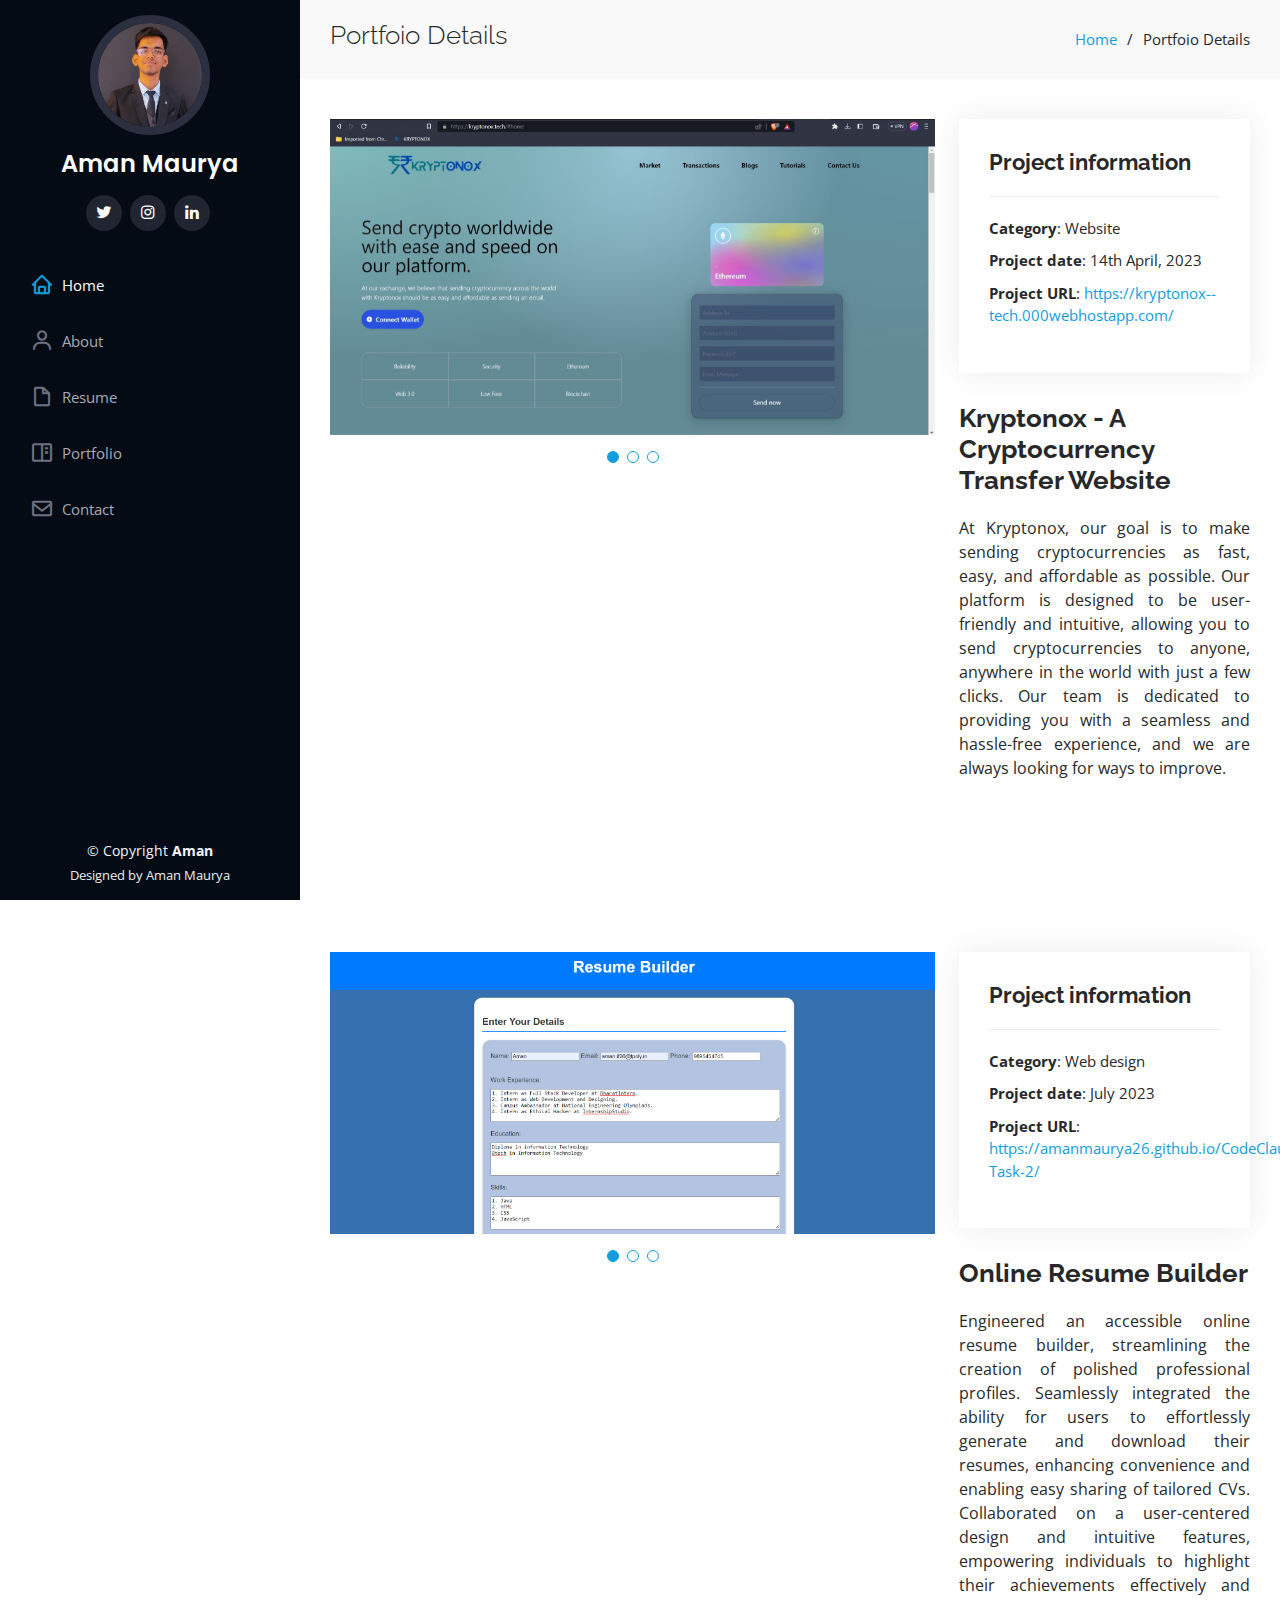
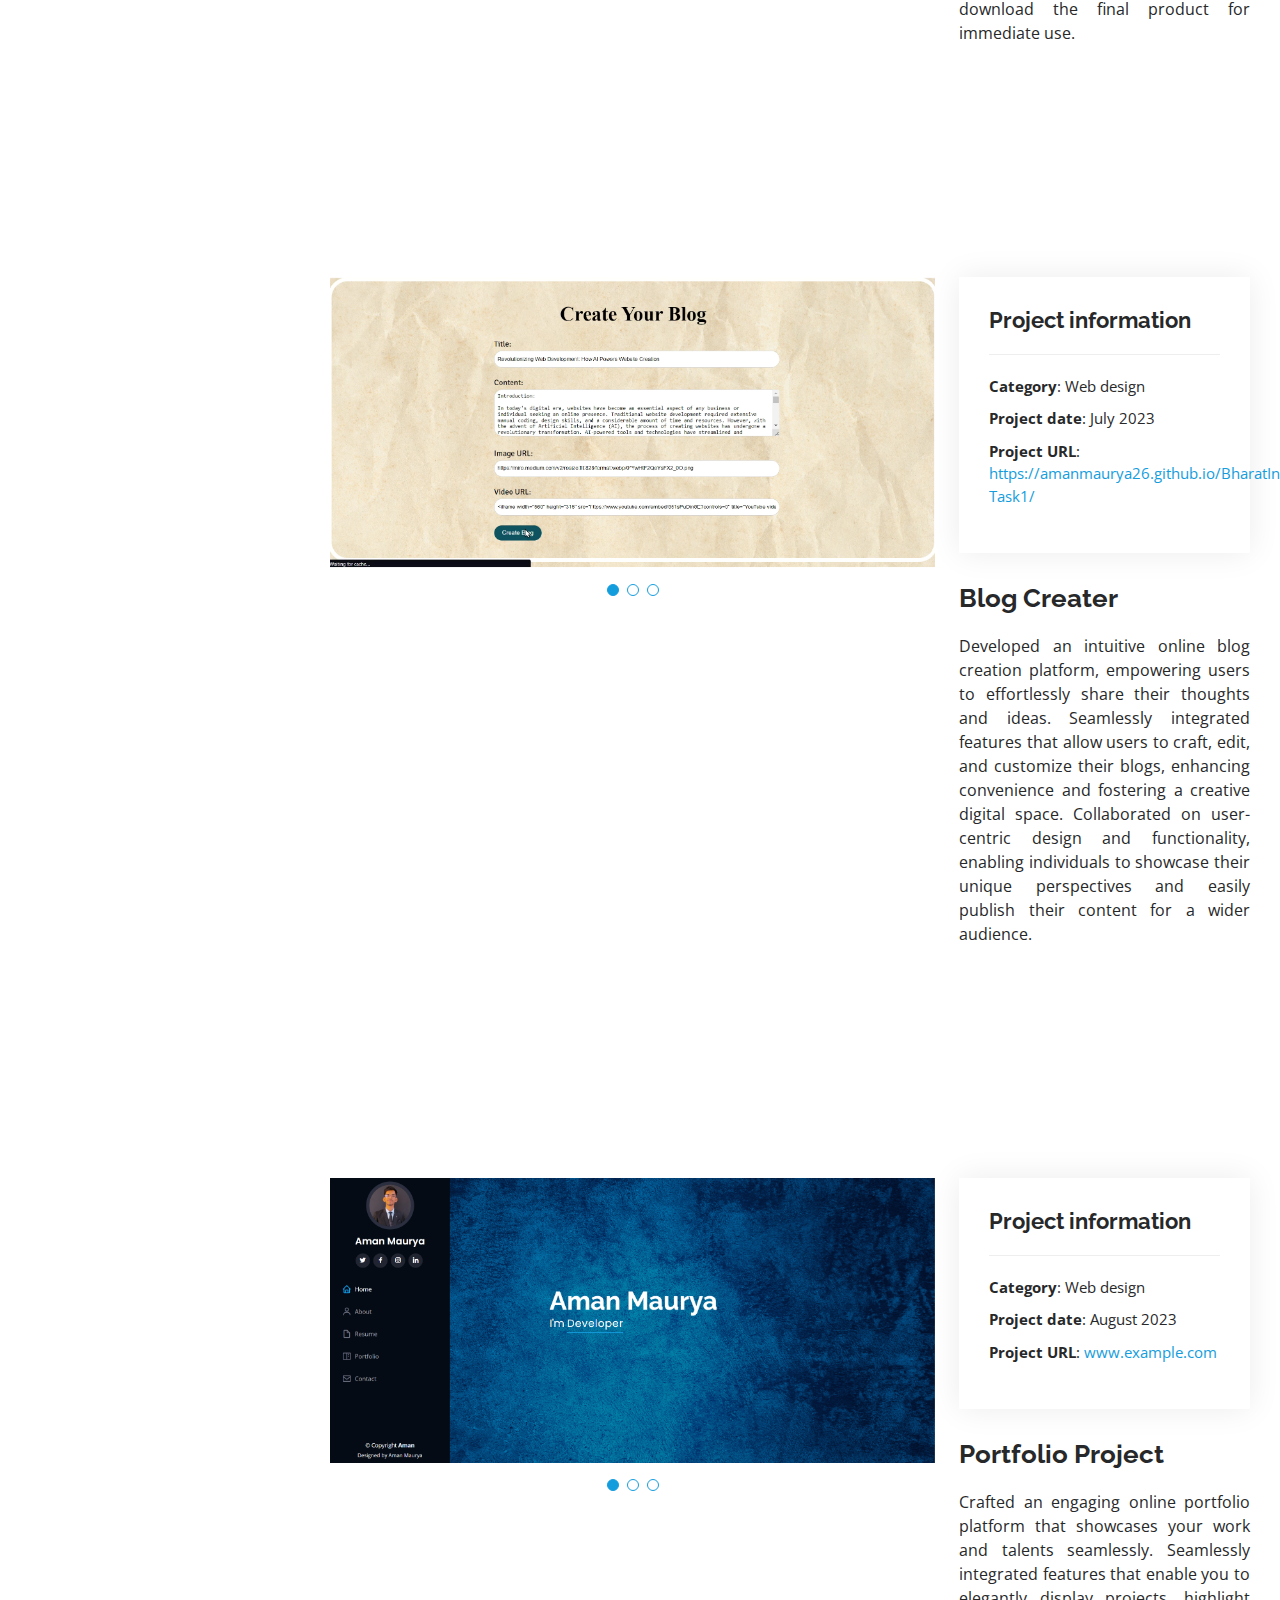
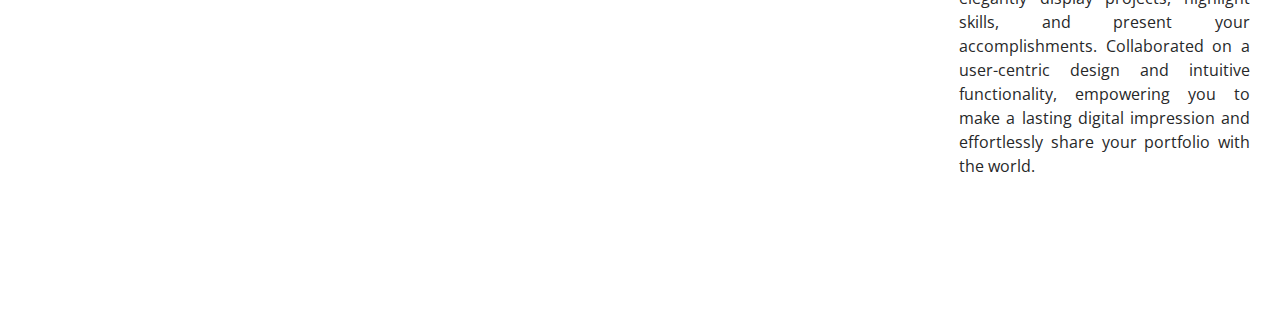
==== portfolio-details.html @ db5839cf "Initial commit" ====
<!DOCTYPE html>
<html lang="en">

<head>
  <meta charset="utf-8">
  <meta content="width=device-width, initial-scale=1.0" name="viewport">

  <title>Portfolio Details - iPortfolio Bootstrap Template</title>
  <meta content="" name="description">
  <meta content="" name="keywords">

  <!-- Favicons -->
  <link href="assets/img/favicon.png" rel="icon">
  <link href="assets/img/apple-touch-icon.png" rel="apple-touch-icon">

  <!-- Google Fonts -->
  <link href="https://fonts.googleapis.com/css?family=Open+Sans:300,300i,400,400i,600,600i,700,700i|Raleway:300,300i,400,400i,500,500i,600,600i,700,700i|Poppins:300,300i,400,400i,500,500i,600,600i,700,700i" rel="stylesheet">

  <!-- Vendor CSS Files -->
  <link href="assets/vendor/aos/aos.css" rel="stylesheet">
  <link href="assets/vendor/bootstrap/css/bootstrap.min.css" rel="stylesheet">
  <link href="assets/vendor/bootstrap-icons/bootstrap-icons.css" rel="stylesheet">
  <link href="assets/vendor/boxicons/css/boxicons.min.css" rel="stylesheet">
  <link href="assets/vendor/glightbox/css/glightbox.min.css" rel="stylesheet">
  <link href="assets/vendor/swiper/swiper-bundle.min.css" rel="stylesheet">

  <!-- Template Main CSS File -->
  <link href="assets/css/style.css" rel="stylesheet">

 </head>

<body>

  <!-- ======= Mobile nav toggle button ======= -->
  <i class="bi bi-list mobile-nav-toggle d-xl-none"></i>

  <!-- ======= Header ======= -->
  <header id="header">
    <div class="d-flex flex-column">

      <div class="profile">
        <img src="assets/img/profile-img.jpg" alt="" class="img-fluid rounded-circle">
        <h1 class="text-light"><a href="index.html">Aman Maurya</a></h1>
        <div class="social-links mt-3 text-center">
            <a href="https://twitter.com/AmanMaurya_02" class="twitter"><i class="bx bxl-twitter"></i></a>
            <a href="https://instagram.com/amanmaurya02/" class="instagram"><i class="bx bxl-instagram"></i></a>
            <a href="https://www.linkedin.com/in/aman-maurya02/" class="linkedin"><i class="bx bxl-linkedin"></i></a>
        </div>
    </div>
    

      <nav id="navbar" class="nav-menu navbar">
        <ul>
          <li><a href="index.html#home" class="nav-link scrollto active"><i class="bx bx-home"></i> <span>Home</span></a></li>
          <li><a href="index.html#about" class="nav-link scrollto"><i class="bx bx-user"></i> <span>About</span></a></li>
          <li><a href="index.html#resume" class="nav-link scrollto"><i class="bx bx-file-blank"></i> <span>Resume</span></a></li>
          <li><a href="index.html#portfolio" class="nav-link scrollto"><i class="bx bx-book-content"></i> <span>Portfolio</span></a></li>
          <li><a href="index.html#contact" class="nav-link scrollto"><i class="bx bx-envelope"></i> <span>Contact</span></a></li>
        </ul>
      </nav><!-- .nav-menu -->
    </div>
  </header><!-- End Header -->

  <main id="main">

    <!-- ======= Breadcrumbs ======= -->
    
    <section id="breadcrumbs" class="breadcrumbs">
      <div class="container">
        <div class="d-flex justify-content-between align-items-center">
          <h2>Portfoio Details</h2>
          
          <ol>
            <li><a href="index.html">Home</a></li>
            <li>Portfoio Details</li>
          </ol>
        </div>
      
      </div>
    </section><!-- End Breadcrumbs -->

    <!-- ======= Portfolio Details Section ======= -->
    <section id="portfolio-details" class="portfolio-details">
      
      <div class="container">

        <div class="row gy-4">

          <div class="col-lg-8">
            <div class="portfolio-details-slider swiper">
              <div class="swiper-wrapper align-items-center">

                <div class="swiper-slide">
                  <img src="assets/img/portfolio/Home page.jpg" alt="">
                </div>

                <div class="swiper-slide">
                  <img src="assets/img/portfolio/Transaction Page.jpg" alt="">
                </div>

                <div class="swiper-slide">
                  <img src="assets/img/portfolio/Contact Us Page.jpg" alt="">
                </div>

              </div>
              <div class="swiper-pagination"></div>
            </div>
          </div>

          <div class="col-lg-4">
            <div class="portfolio-info">
              <h3>Project information</h3>
              <ul>
                <li><strong>Category</strong>: Website</li>
                <li><strong>Project date</strong>: 14th April, 2023</li>
                <li><strong>Project URL</strong>: <a href="#">https://kryptonox--tech.000webhostapp.com/</a></li>
              </ul>
            </div>
            <div class="portfolio-description">
              <h2>Kryptonox - A Cryptocurrency Transfer Website</h2>
              <p style="text-align: justify;">
                At Kryptonox, our goal is to make sending cryptocurrencies as fast, easy, and affordable as possible. Our platform is designed to be user-friendly and intuitive, allowing you to send cryptocurrencies to anyone, anywhere in the world with just a few clicks. Our team is dedicated to providing you with a seamless and hassle-free experience, and we are always looking for ways to improve.
              </p>
            </div>
          </div>

        </div>

      </div>

      <br/><br/><br/><br/>
     <section id="resume">
      <div class="container" >

        <div class="row gy-4">

          <div class="col-lg-8">
            <div class="portfolio-details-slider swiper">
              <div class="swiper-wrapper align-items-center">

                <div class="swiper-slide">
                  <img src="assets/img/portfolio/res1.png" alt="">
                </div>

                <div class="swiper-slide">
                  <img src="assets/img/portfolio/res2.png" alt="">
                </div>

                <div class="swiper-slide">
                  <img src="assets/img/portfolio/res3.png" alt="">
                </div>

              </div>
              <div class="swiper-pagination"></div>
            </div>
          </div>


          <div class="col-lg-4">
            <div class="portfolio-info">
              <h3>Project information</h3>
              <ul>
                <li><strong>Category</strong>: Web design</li>
                <li><strong>Project date</strong>: July 2023</li>
                <li><strong>Project URL</strong>: <a href="#">https://amanmaurya26.github.io/CodeClause-Task-2/</a></li>
              </ul>
            </div>
            <div class="portfolio-description">
              <h2>Online Resume Builder</h2>
              <p style="text-align: justify;">
                Engineered an accessible online resume builder, streamlining the creation of polished professional profiles. Seamlessly integrated the ability for users to effortlessly generate and download their resumes, enhancing convenience and enabling easy sharing of tailored CVs. Collaborated on a user-centered design and intuitive features, empowering individuals to highlight their achievements effectively and download the final product for immediate use.
              </p>
            </div>
          </div>

        </div>

      </div>
    </section>

      <br/><br/><br/><br/>
<section id="blog">
      <div class="container">

        <div class="row gy-4">

          <div class="col-lg-8">
            <div class="portfolio-details-slider swiper">
              <div class="swiper-wrapper align-items-center">

                <div class="swiper-slide">
                  <img src="assets/img/portfolio/bg1.png" alt="">
                </div>

                <div class="swiper-slide">
                  <img src="assets/img/portfolio/bg2.png" alt="">
                </div>

                <div class="swiper-slide">
                  <img src="assets/img/portfolio/bg3.png" alt="">
                </div>

              </div>
              <div class="swiper-pagination"></div>
            </div>
          </div>

          <div class="col-lg-4">
            <div class="portfolio-info">
              <h3>Project information</h3>
              <ul>
                <li><strong>Category</strong>: Web design</li>
                <li><strong>Project date</strong>: July 2023</li>
                <li><strong>Project URL</strong>: <a href="#">https://amanmaurya26.github.io/BharatIntern-Task1/</a></li>
              </ul>
            </div>
            <div class="portfolio-description">
              <h2>Blog Creater</h2>
              <p style="text-align: justify;">
                Developed an intuitive online blog creation platform, empowering users to effortlessly share their thoughts and ideas. Seamlessly integrated features that allow users to craft, edit, and customize their blogs, enhancing convenience and fostering a creative digital space. Collaborated on user-centric design and functionality, enabling individuals to showcase their unique perspectives and easily publish their content for a wider audience.
              </p>
            </div>
          </div>

        </div>

      </div>
    </section>

      <br/><br/><br/><br/>
<section id="portfolio">
      <div class="container">

        <div class="row gy-4">

          <div class="col-lg-8">
            <div class="portfolio-details-slider swiper">
              <div class="swiper-wrapper align-items-center">

                <div class="swiper-slide">
                  <img src="assets/img/portfolio/pf1.png" alt="">
                </div>

                <div class="swiper-slide">
                  <img src="assets/img/portfolio/pf2.png" alt="">
                </div>

                <div class="swiper-slide">
                  <img src="assets/img/portfolio/pf3.png" alt="">
                </div>

              </div>
              <div class="swiper-pagination"></div>
            </div>
          </div>

          <div class="col-lg-4">
            <div class="portfolio-info">
              <h3>Project information</h3>
              <ul>
                <li><strong>Category</strong>: Web design</li>
                <li><strong>Project date</strong>: August 2023</li>
                <li><strong>Project URL</strong>: <a href="#">www.example.com</a></li>
              </ul>
            </div>
            <div class="portfolio-description">
              <h2>Portfolio Project</h2>
              <p style="text-align: justify;">
                Crafted an engaging online portfolio platform that showcases your work and talents seamlessly. Seamlessly integrated features that enable you to elegantly display projects, highlight skills, and present your accomplishments. Collaborated on a user-centric design and intuitive functionality, empowering you to make a lasting digital impression and effortlessly share your portfolio with the world.
              </p>
            </div>
          </div>

        </div>

      </div>
    </section>
    </section><!-- End Portfolio Details Section -->

  </main><!-- End #main -->

  <!-- ======= Footer ======= -->
  <footer id="footer">
    <div class="container">
      <div class="copyright">
        &copy; Copyright <strong><span>Aman</span></strong>
      </div>
      <div class="credits">
        Designed by Aman Maurya
      </div>
    </div>
  </footer><!-- End  Footer -->

  <a href="#" class="back-to-top d-flex align-items-center justify-content-center"><i class="bi bi-arrow-up-short"></i></a>

  <!-- Vendor JS Files -->
  <script src="assets/vendor/purecounter/purecounter_vanilla.js"></script>
  <script src="assets/vendor/aos/aos.js"></script>
  <script src="assets/vendor/bootstrap/js/bootstrap.bundle.min.js"></script>
  <script src="assets/vendor/glightbox/js/glightbox.min.js"></script>
  <script src="assets/vendor/isotope-layout/isotope.pkgd.min.js"></script>
  <script src="assets/vendor/swiper/swiper-bundle.min.js"></script>
  <script src="assets/vendor/typed.js/typed.umd.js"></script>
  <script src="assets/vendor/waypoints/noframework.waypoints.js"></script>
  <script src="assets/vendor/php-email-form/validate.js"></script>

  <!-- Template Main JS File -->
  <script src="assets/js/main.js"></script>

</body>

</html>
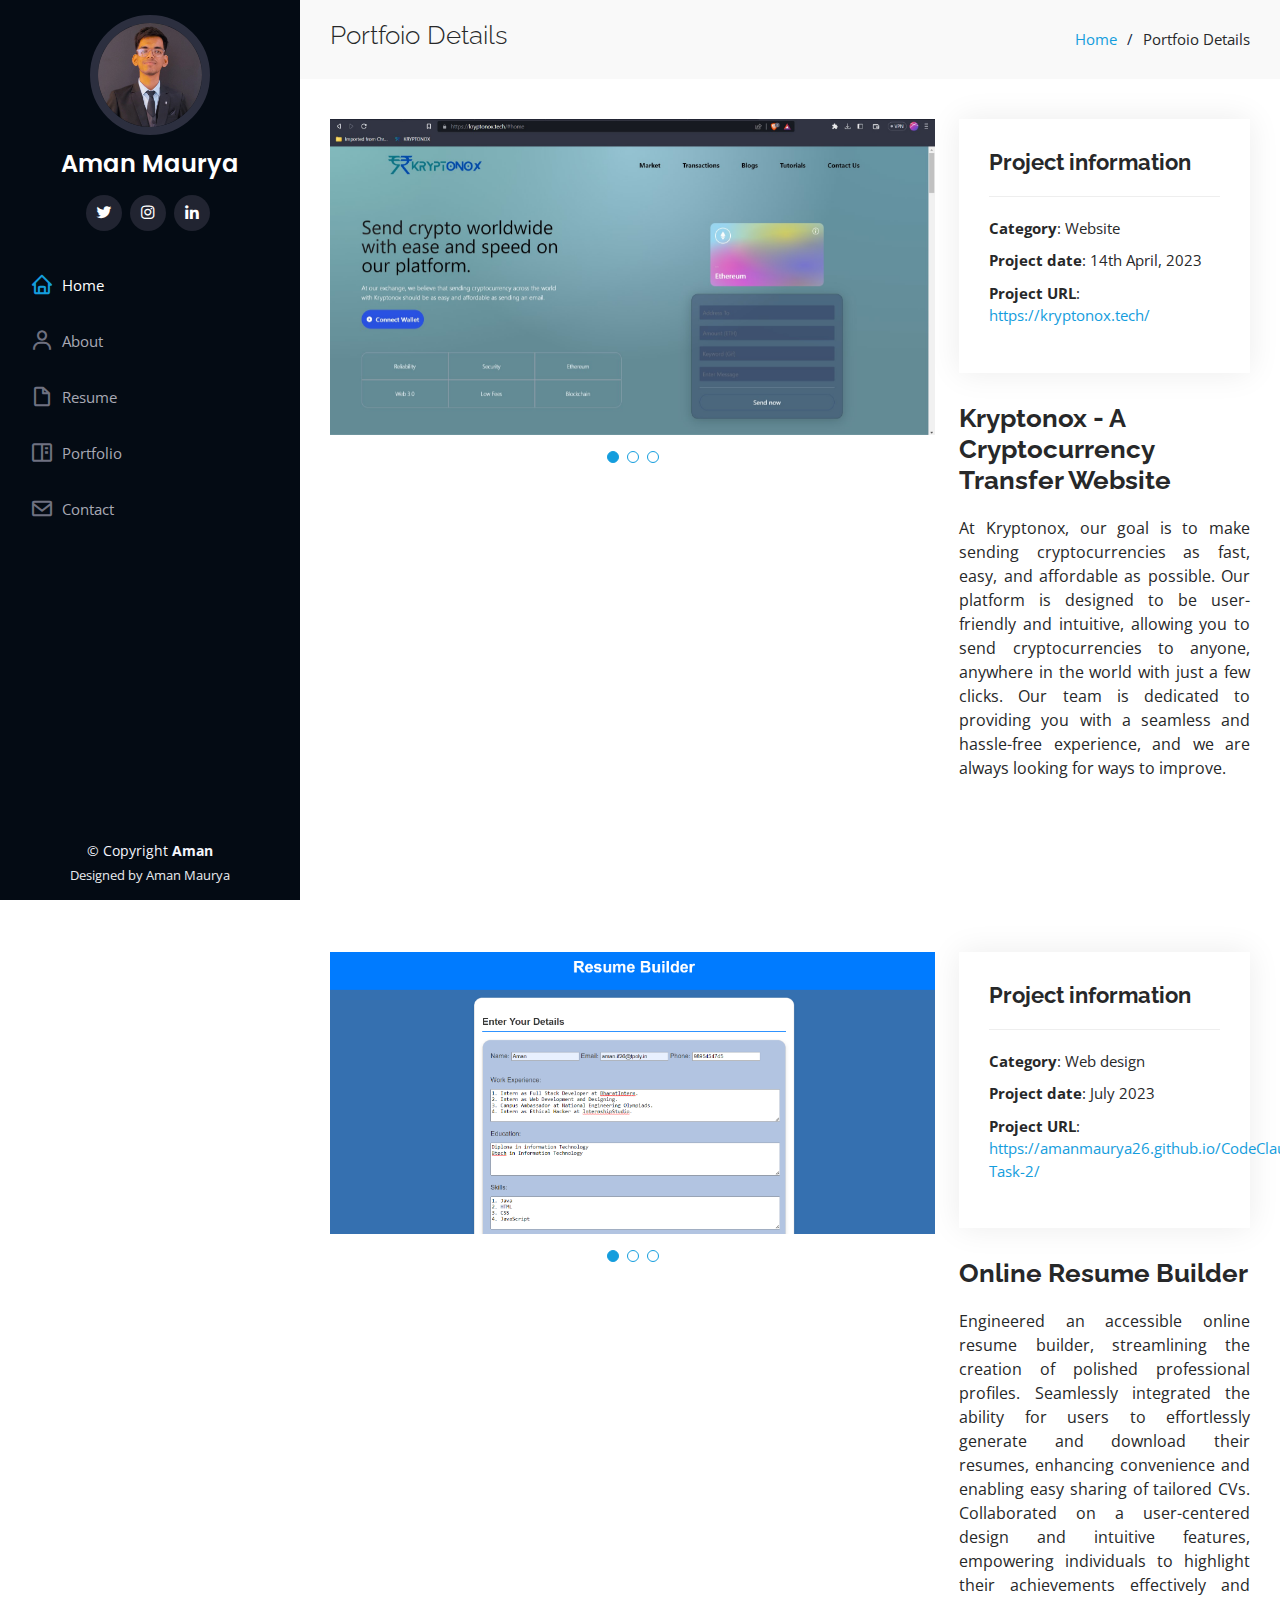
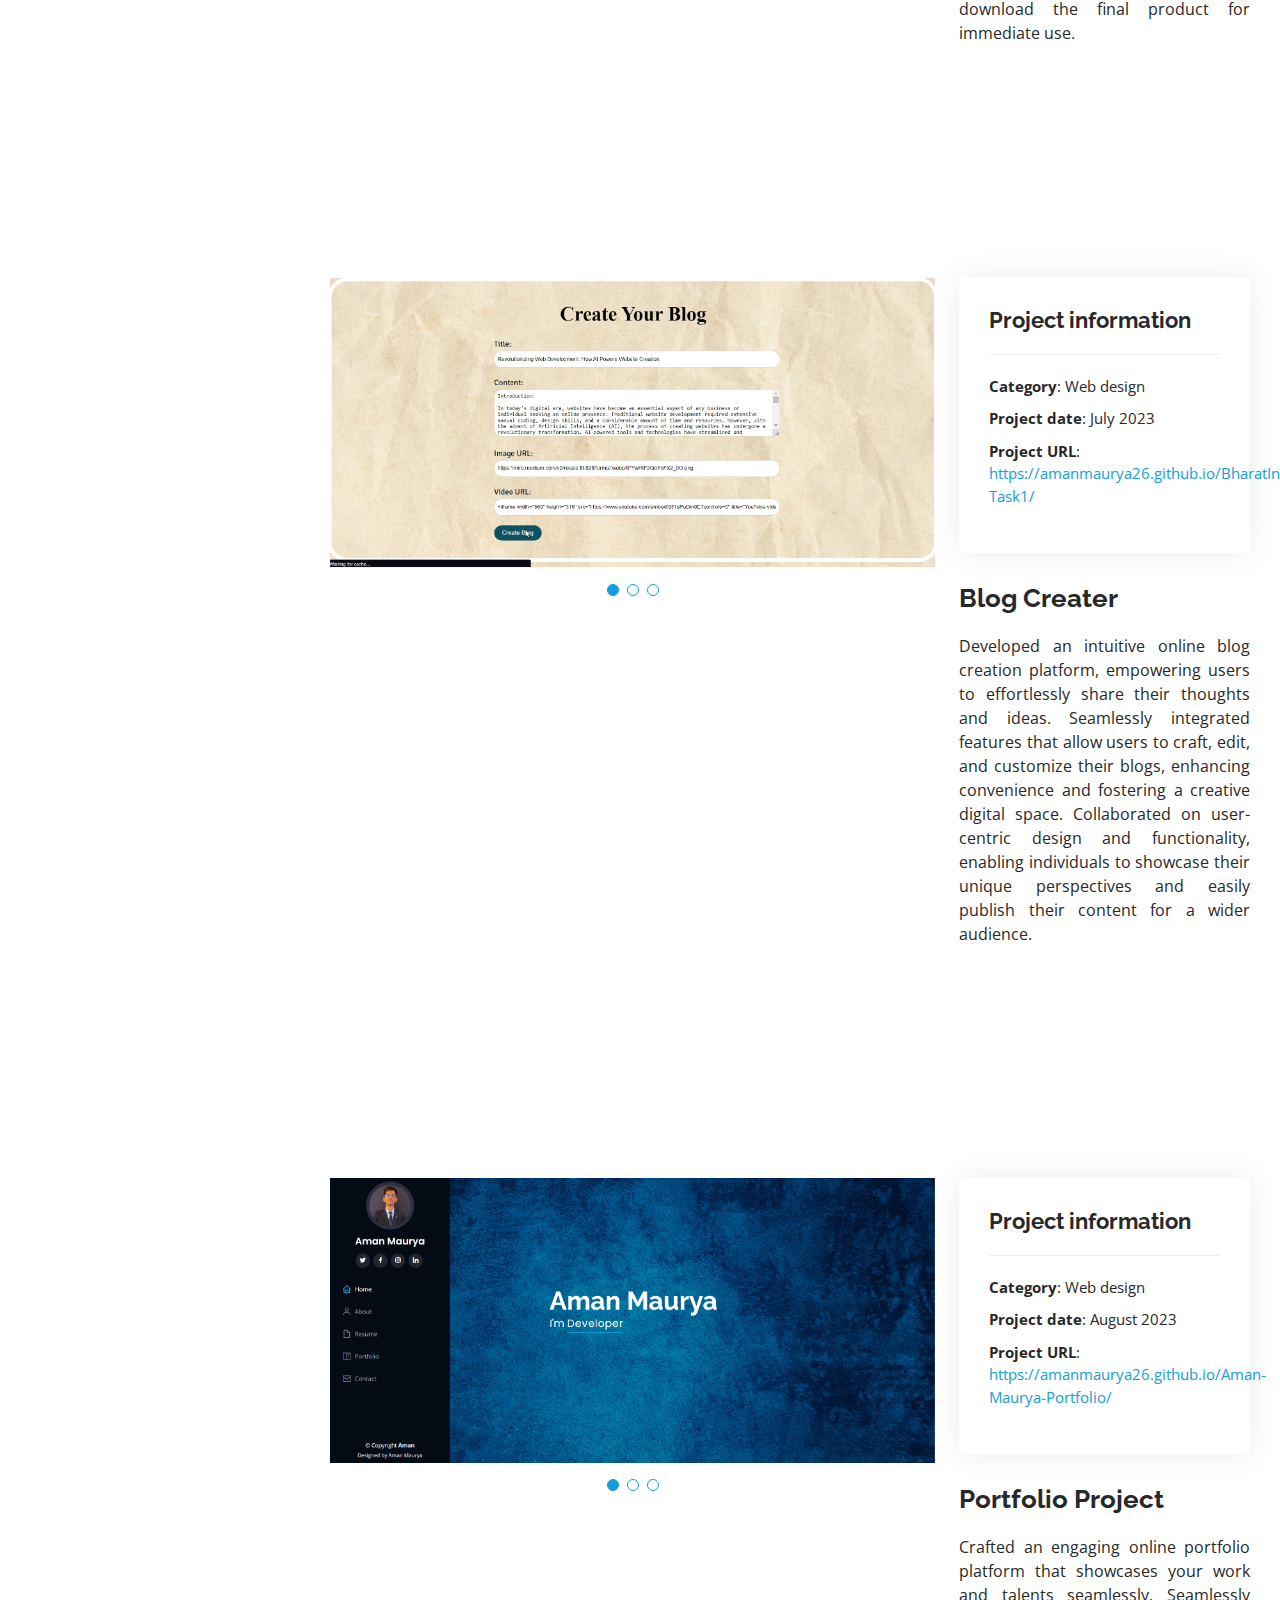
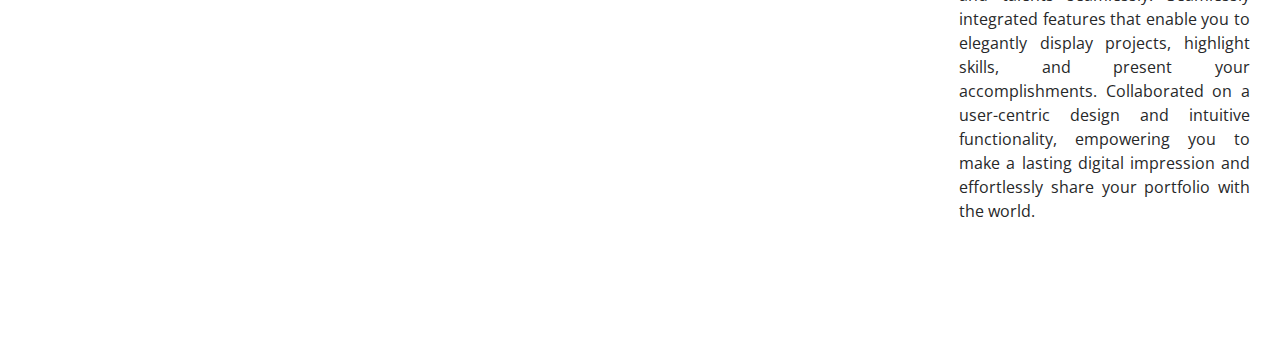
==== commit 3532799a: "Initial commit" ====
--- a/portfolio-details.html
+++ b/portfolio-details.html
@@ -11,7 +11,6 @@
 
   <!-- Favicons -->
   <link href="assets/img/favicon.png" rel="icon">
-  <link href="assets/img/apple-touch-icon.png" rel="apple-touch-icon">
 
   <!-- Google Fonts -->
   <link href="https://fonts.googleapis.com/css?family=Open+Sans:300,300i,400,400i,600,600i,700,700i|Raleway:300,300i,400,400i,500,500i,600,600i,700,700i|Poppins:300,300i,400,400i,500,500i,600,600i,700,700i" rel="stylesheet">
@@ -53,8 +52,8 @@
         <ul>
           <li><a href="index.html#home" class="nav-link scrollto active"><i class="bx bx-home"></i> <span>Home</span></a></li>
           <li><a href="index.html#about" class="nav-link scrollto"><i class="bx bx-user"></i> <span>About</span></a></li>
-          <li><a href="index.html#resume" class="nav-link scrollto"><i class="bx bx-file-blank"></i> <span>Resume</span></a></li>
-          <li><a href="index.html#portfolio" class="nav-link scrollto"><i class="bx bx-book-content"></i> <span>Portfolio</span></a></li>
+          <li><a href="index.html#resume1" class="nav-link scrollto"><i class="bx bx-file-blank"></i> <span>Resume</span></a></li>
+          <li><a href="index.html#portfolio1" class="nav-link scrollto"><i class="bx bx-book-content"></i> <span>Portfolio</span></a></li>
           <li><a href="index.html#contact" class="nav-link scrollto"><i class="bx bx-envelope"></i> <span>Contact</span></a></li>
         </ul>
       </nav><!-- .nav-menu -->
@@ -113,7 +112,7 @@
               <ul>
                 <li><strong>Category</strong>: Website</li>
                 <li><strong>Project date</strong>: 14th April, 2023</li>
-                <li><strong>Project URL</strong>: <a href="#">https://kryptonox--tech.000webhostapp.com/</a></li>
+                <li><strong>Project URL</strong>: <a href="#">https://kryptonox.tech/</a></li>
               </ul>
             </div>
             <div class="portfolio-description">
@@ -260,7 +259,7 @@
               <ul>
                 <li><strong>Category</strong>: Web design</li>
                 <li><strong>Project date</strong>: August 2023</li>
-                <li><strong>Project URL</strong>: <a href="#">www.example.com</a></li>
+                <li><strong>Project URL</strong>: <a href="#">https://amanmaurya26.github.io/Aman-Maurya-Portfolio/</a></li>
               </ul>
             </div>
             <div class="portfolio-description">
--- a/assets/css/style.css
+++ b/assets/css/style.css
@@ -227,12 +227,46 @@
 /*--------------------------------------------------------------
 # Hero Section
 --------------------------------------------------------------*/
+/* Apply styles to the hero section */
 #hero {
+  position: relative;
   width: 100%;
   height: 100vh;
-  background: url("../img/hero-bg.jpg") top center;
-  background-size: cover;
-}
+  overflow: hidden;
+}
+
+/* Style the video element */
+#hero-video {
+  position: absolute;
+  top: 0;
+  left: 0;
+  width: 100%;
+  height: 100%;
+  object-fit: cover;
+}
+
+/* Style the hero container with text */
+.hero-container {
+  position: relative;
+  z-index: 1;
+  text-align: center;
+  color: #fff;
+}
+
+/* Style the text inside the hero container */
+.hero-container h1 {
+  font-size: 3rem;
+}
+
+.hero-container p {
+  font-size: 1.5rem;
+}
+
+/* Add any other styling you want for the hero section, such as text colors, font styles, and padding/margin adjustments. */
+
+
+/* Additional styles for .hero-container can be added as needed */
+
 
 #hero:before {
   content: "";
@@ -900,109 +934,6 @@
   color: #fff;
 }
 
-.contact .info .email:hover i,
-.contact .info .address:hover i,
-.contact .info .phone:hover i {
-  background: #149ddd;
-  color: #fff;
-}
-
-.contact .php-email-form {
-  width: 100%;
-  padding: 30px;
-  background: #fff;
-  box-shadow: 0 0 24px 0 rgba(0, 0, 0, 0.12);
-}
-
-.contact .php-email-form .form-group {
-  padding-bottom: 8px;
-}
-
-.contact .php-email-form .validate {
-  display: none;
-  color: red;
-  margin: 0 0 15px 0;
-  font-weight: 400;
-  font-size: 13px;
-}
-
-.contact .php-email-form .error-message {
-  display: none;
-  color: #fff;
-  background: #ed3c0d;
-  text-align: left;
-  padding: 15px;
-  font-weight: 600;
-}
-
-.contact .php-email-form .error-message br+br {
-  margin-top: 25px;
-}
-
-.contact .php-email-form .sent-message {
-  display: none;
-  color: #fff;
-  background: #18d26e;
-  text-align: center;
-  padding: 15px;
-  font-weight: 600;
-}
-
-.contact .php-email-form .loading {
-  display: none;
-  background: #fff;
-  text-align: center;
-  padding: 15px;
-}
-
-.contact .php-email-form .loading:before {
-  content: "";
-  display: inline-block;
-  border-radius: 50%;
-  width: 24px;
-  height: 24px;
-  margin: 0 10px -6px 0;
-  border: 3px solid #18d26e;
-  border-top-color: #eee;
-  animation: animate-loading 1s linear infinite;
-}
-
-.contact .php-email-form .form-group {
-  margin-bottom: 15px;
-}
-
-.contact .php-email-form label {
-  padding-bottom: 8px;
-}
-
-.contact .php-email-form input,
-.contact .php-email-form textarea {
-  border-radius: 0;
-  box-shadow: none;
-  font-size: 14px;
-}
-
-.contact .php-email-form input {
-  height: 44px;
-}
-
-.contact .php-email-form textarea {
-  padding: 10px 15px;
-}
-
-.contact .php-email-form button[type=submit] {
-  background: #149ddd;
-  border: 0;
-  padding: 10px 24px;
-  color: #fff;
-  transition: 0.4s;
-  border-radius: 4px;
-}
-
-.contact .php-email-form button[type=submit]:hover {
-  background: #37b3ed;
-}
-
 @keyframes animate-loading {
   0% {
     transform: rotate(0deg);
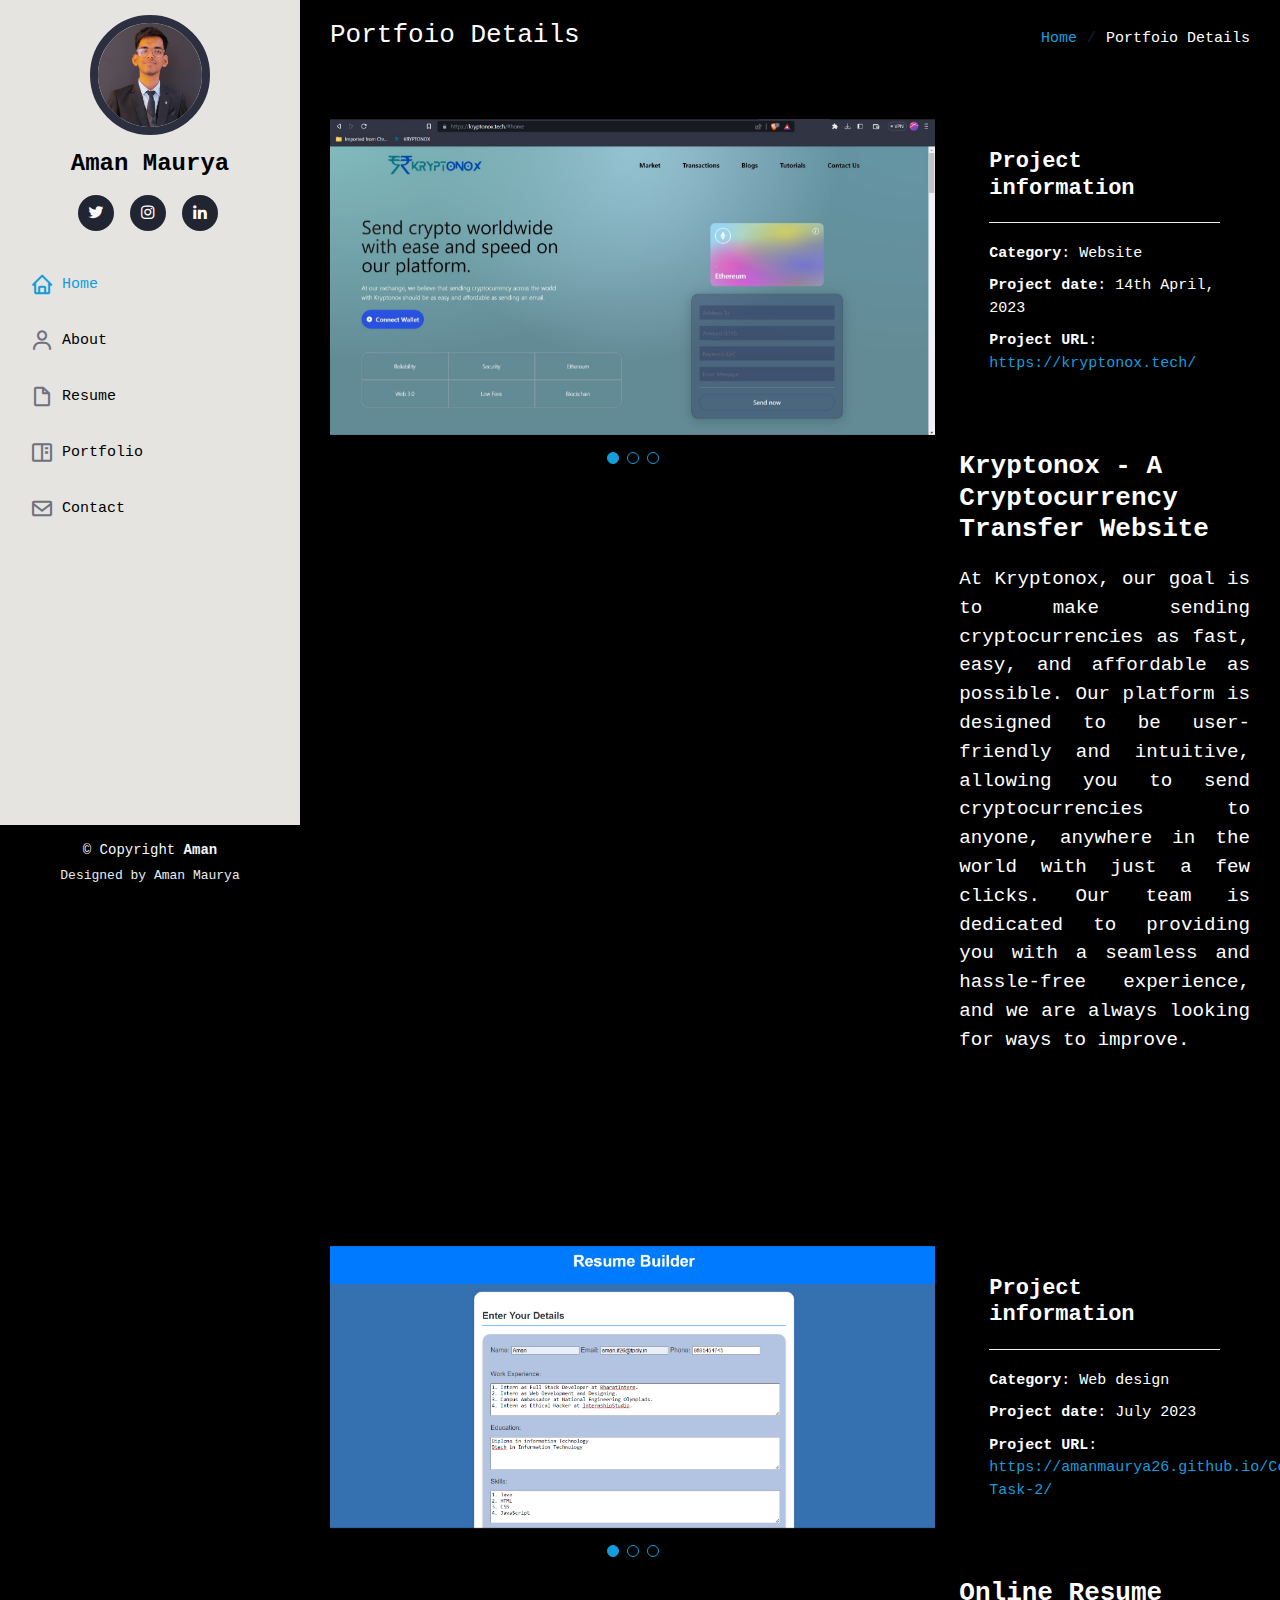
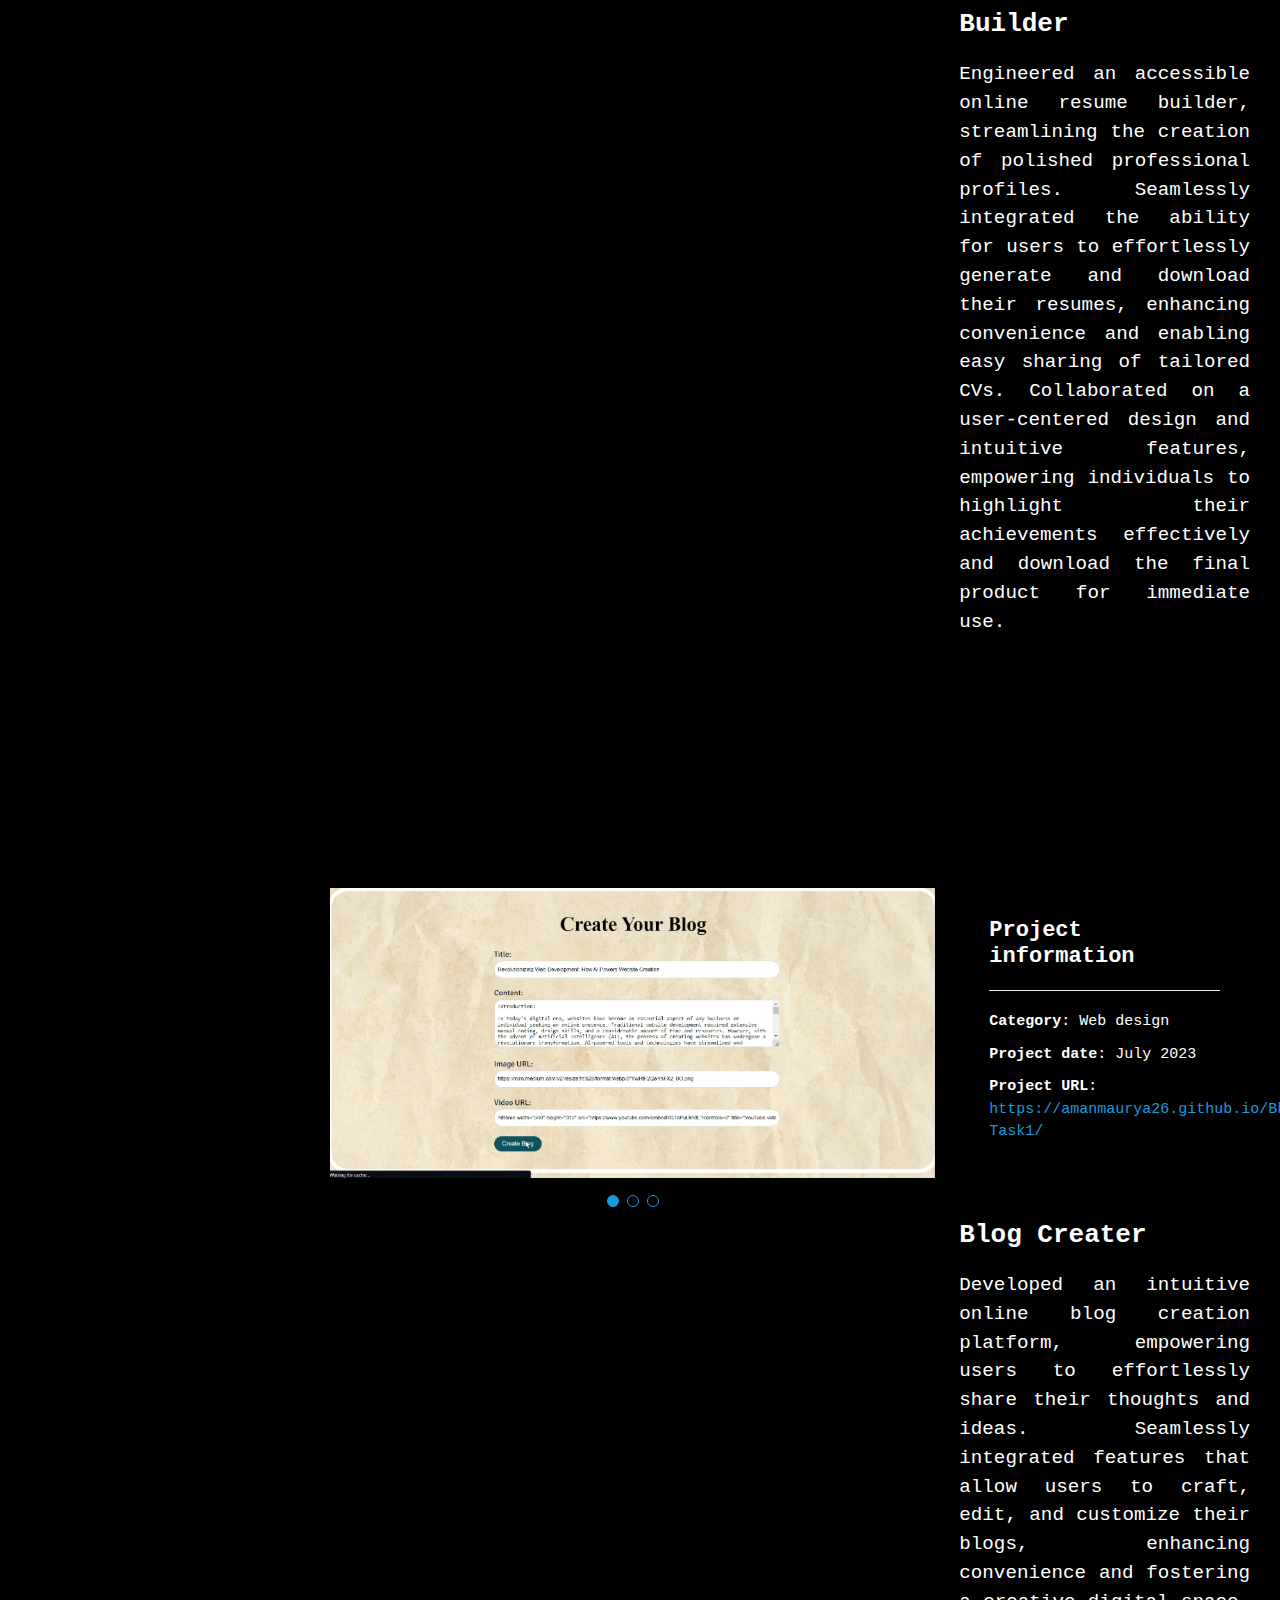
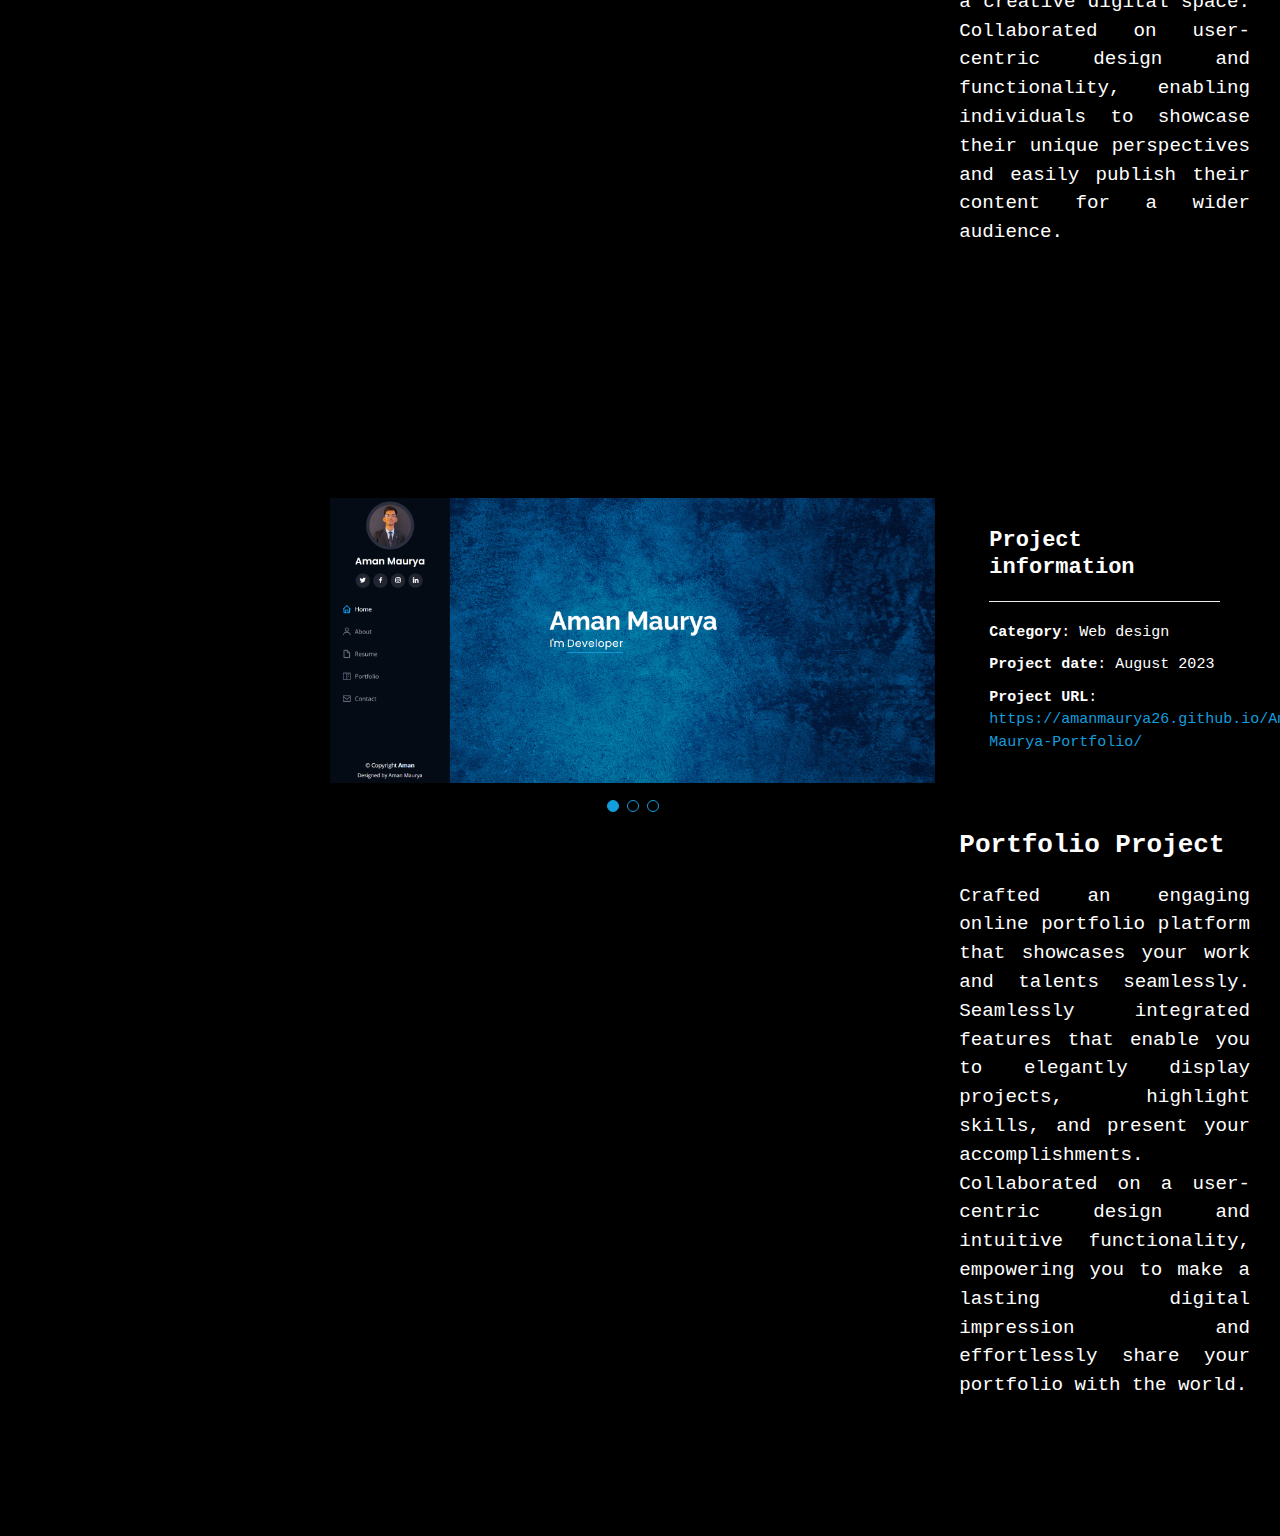
==== commit 4ea91d61: "Uploaded" ====
--- a/portfolio-details.html
+++ b/portfolio-details.html
@@ -2,6 +2,7 @@
 <html lang="en">
 
 <head>
+  <meta name="google-adsense-account" content="ca-pub-1689866155915264">
   <meta charset="utf-8">
   <meta content="width=device-width, initial-scale=1.0" name="viewport">
 
@@ -26,6 +27,19 @@
   <!-- Template Main CSS File -->
   <link href="assets/css/style.css" rel="stylesheet">
 
+  <script async src="https://pagead2.googlesyndication.com/pagead/js/adsbygoogle.js?client=ca-pub-1689866155915264"
+     crossorigin="anonymous"></script>
+
+  <!-- Google tag (gtag.js) -->
+<script async src="https://www.googletagmanager.com/gtag/js?id=G-9Z1CC890TN"></script>
+<script>
+  window.dataLayer = window.dataLayer || [];
+  function gtag(){dataLayer.push(arguments);}
+  gtag('js', new Date());
+
+  gtag('config', 'G-9Z1CC890TN');
+</script>
+
  </head>
 
 <body>
@@ -39,11 +53,11 @@
 
       <div class="profile">
         <img src="assets/img/profile-img.jpg" alt="" class="img-fluid rounded-circle">
-        <h1 class="text-light"><a href="index.html">Aman Maurya</a></h1>
+        <h1 class="text-light"><a href="index.html" style="color: black;">Aman Maurya</a></h1>
         <div class="social-links mt-3 text-center">
             <a href="https://twitter.com/AmanMaurya_02" class="twitter"><i class="bx bxl-twitter"></i></a>
             <a href="https://instagram.com/amanmaurya02/" class="instagram"><i class="bx bxl-instagram"></i></a>
-            <a href="https://www.linkedin.com/in/aman-maurya02/" class="linkedin"><i class="bx bxl-linkedin"></i></a>
+            <a href="https://www.linkedin.com/in/amanmaurya-me/" class="linkedin"><i class="bx bxl-linkedin"></i></a>
         </div>
     </div>
     
@@ -79,7 +93,7 @@
     </section><!-- End Breadcrumbs -->
 
     <!-- ======= Portfolio Details Section ======= -->
-    <section id="portfolio-details" class="portfolio-details">
+    <section id="portfolio-details" class="portfolio-details" style="background-color: black;">
       
       <div class="container">
 
@@ -128,7 +142,7 @@
       </div>
 
       <br/><br/><br/><br/>
-     <section id="resume">
+     <section id="resume" style="background-color: black;">
       <div class="container" >
 
         <div class="row gy-4">
@@ -178,7 +192,7 @@
     </section>
 
       <br/><br/><br/><br/>
-<section id="blog">
+<section id="blog" style="border-color: black;">
       <div class="container">
 
         <div class="row gy-4">
@@ -227,7 +241,7 @@
     </section>
 
       <br/><br/><br/><br/>
-<section id="portfolio">
+<section id="portfolio" style="background-color: black;">
       <div class="container">
 
         <div class="row gy-4">
@@ -273,7 +287,7 @@
         </div>
 
       </div>
-    </section>
+   
     </section><!-- End Portfolio Details Section -->
 
   </main><!-- End #main -->
--- a/assets/css/style.css
+++ b/assets/css/style.css
@@ -1,6 +1,8 @@
 body {
-  font-family: "Open Sans", sans-serif;
-  color: #272829;
+  font-size:larger;
+  background-color: #000000;
+  font-family: 'VT323', monospace;
+  color: #ffffff;
 }
 
 a {
@@ -19,7 +21,7 @@
 h4,
 h5,
 h6 {
-  font-family: "Raleway", sans-serif;
+  font-family: 'VT323', monospace;
 }
 
 /*--------------------------------------------------------------
@@ -68,7 +70,7 @@
   z-index: 9997;
   transition: all 0.5s;
   padding: 0 15px;
-  background: #040b14;
+  background: #e5e4e0;
   overflow-y: auto;
 }
 
@@ -86,7 +88,7 @@
   font-weight: 600;
   -moz-text-align-last: center;
   text-align-last: center;
-  font-family: "Poppins", sans-serif;
+  font-family: 'VT323', monospace;
 }
 
 #header .profile h1 a,
@@ -146,6 +148,10 @@
 # Navigation Menu
 --------------------------------------------------------------*/
 /* Desktop Navigation */
+#navbar {
+  background-color:  #e5e4e0;
+}
+
 .nav-menu {
   padding: 30px 0 0 0;
 }
@@ -165,7 +171,7 @@
 .nav-menu a:focus {
   display: flex;
   align-items: center;
-  color: #a8a9b4;
+  color: #000000;
   padding: 12px 15px;
   margin-bottom: 8px;
   transition: 0.3s;
@@ -184,7 +190,7 @@
 .nav-menu .active:focus,
 .nav-menu li:hover>a {
   text-decoration: none;
-  color: #fff;
+  color: #149ddd;
 }
 
 .nav-menu a:hover i,
@@ -228,6 +234,29 @@
 # Hero Section
 --------------------------------------------------------------*/
 /* Apply styles to the hero section */
+body::before {
+  content: "";
+  position: fixed;
+  background: #040404;
+  background-size: contain; /* Use 'contain' to keep the image within the container */
+  background-position: center;
+  left: 0;
+  right: 0;
+  top: 0;
+  height: 100vh;
+  z-index: -1;
+  animation: changeBackground 8s infinite; /* Change every 8 seconds (adjust as needed) */
+}
+
+@keyframes changeBackground {
+  0%, 100% {
+    background-image: url("../img/hero1.jpg");
+  }
+  50% {
+    background-image: url("../img/hero2.jpg");
+  }
+}
+
 #hero {
   position: relative;
   width: 100%;
@@ -235,8 +264,24 @@
   overflow: hidden;
 }
 
-/* Style the video element */
-#hero-video {
+.hero-container {
+  position: relative;
+  z-index: 1;
+  text-align: center;
+  color: #fff;
+}
+
+.hero-container h1 {
+  font-size: 3rem;
+}
+
+.hero-container p {
+  font-size: 1.5rem;
+}
+
+/* Hide all images by default */
+.hero-img {
+  display: none;
   position: absolute;
   top: 0;
   left: 0;
@@ -244,6 +289,7 @@
   height: 100%;
   object-fit: cover;
 }
+
 
 /* Style the hero container with text */
 .hero-container {
@@ -296,14 +342,15 @@
 #hero p {
   color: #fff;
   margin-bottom: 50px;
-  font-size: 26px;
-  font-family: "Poppins", sans-serif;
+  font-size: 40px;
+  font-family: 'VT323', monospace;
 }
 
 #hero p span {
   color: #fff;
   padding-bottom: 4px;
   letter-spacing: 1px;
+  font-size: 40px;
   border-bottom: 3px solid #149ddd;
 }
 
@@ -348,7 +395,7 @@
   margin-bottom: 20px;
   padding-bottom: 20px;
   position: relative;
-  color: #173b6c;
+  color: #3e76c4;
 }
 
 .section-title h2::after {
@@ -369,10 +416,13 @@
 /*--------------------------------------------------------------
 # About
 --------------------------------------------------------------*/
+#about {
+  background-color: #000000;
+}
 .about .content h3 {
   font-weight: 700;
   font-size: 26px;
-  color: #173b6c;
+  color: #3e76c4;
 }
 
 .about .content ul {
@@ -402,62 +452,16 @@
 }
 
 /*--------------------------------------------------------------
-# Facts
---------------------------------------------------------------*/
-.facts {
-  padding-bottom: 30px;
-}
-
-.facts .count-box {
-  padding: 30px;
-  width: 100%;
-}
-
-.facts .count-box i {
-  display: block;
-  font-size: 44px;
-  color: #149ddd;
-  float: left;
-  line-height: 0;
-}
-
-.facts .count-box span {
-  font-size: 48px;
-  line-height: 40px;
-  display: block;
-  font-weight: 700;
-  color: #050d18;
-  margin-left: 60px;
-}
-
-.facts .count-box p {
-  padding: 15px 0 0 0;
-  margin: 0 0 0 60px;
-  font-family: "Raleway", sans-serif;
-  font-size: 14px;
-  color: #122f57;
-}
-
-.facts .count-box a {
-  font-weight: 600;
-  display: block;
-  margin-top: 20px;
-  color: #122f57;
-  font-size: 15px;
-  font-family: "Poppins", sans-serif;
-  transition: ease-in-out 0.3s;
-}
-
-.facts .count-box a:hover {
-  color: #1f5297;
-}
-
-/*--------------------------------------------------------------
 # Akills
 --------------------------------------------------------------*/
+#skills {
+  background-color: #000000;
+}
+
 .skills .progress {
   height: 60px;
   display: block;
+  font-size: larger;
   background: none;
   border-radius: 0;
 }
@@ -468,8 +472,8 @@
   text-transform: uppercase;
   display: block;
   font-weight: 600;
-  font-family: "Poppins", sans-serif;
-  color: #050d18;
+  font-family: 'VT323', monospace;
+  color: #ffffff;
 }
 
 .skills .progress .skill .val {
@@ -478,7 +482,7 @@
 }
 
 .skills .progress-bar-wrap {
-  background: #dce8f8;
+  background: #000000;
   height: 10px;
 }
 
@@ -492,12 +496,16 @@
 /*--------------------------------------------------------------
 # Resume
 --------------------------------------------------------------*/
+#resume {
+  background-color: #000000;
+}
+
 .resume .resume-title {
   font-size: 26px;
   font-weight: 700;
   margin-top: 20px;
   margin-bottom: 20px;
-  color: #050d18;
+  color: #ffffff;
 }
 
 .resume .resume-item {
@@ -512,14 +520,14 @@
   font-size: 18px;
   font-weight: 600;
   text-transform: uppercase;
-  font-family: "Poppins", sans-serif;
-  color: #050d18;
+  font-family: 'VT323', monospace;
+  color: #ffffff;
   margin-bottom: 10px;
 }
 
 .resume .resume-item h5 {
   font-size: 16px;
-  background: #e4edf9;
+  background: #6ba1e7;
   padding: 5px 15px;
   display: inline-block;
   font-weight: 600;
@@ -553,6 +561,13 @@
 /*--------------------------------------------------------------
 # Portfolio
 --------------------------------------------------------------*/
+#portfolio {
+  background-color: #000000;
+}
+.portfolio {
+  background-color: #000000;
+}
+
 .portfolio .portfolio-item {
   margin-bottom: 30px;
 }
@@ -562,7 +577,7 @@
   margin: 0 auto 35px auto;
   list-style: none;
   text-align: center;
-  background: #fff;
+  background: #000000;
   border-radius: 50px;
   padding: 2px 15px;
 }
@@ -670,7 +685,7 @@
 .portfolio-details .portfolio-details-slider .swiper-pagination .swiper-pagination-bullet {
   width: 12px;
   height: 12px;
-  background-color: #fff;
+  background-color: #000000;
   opacity: 1;
   border: 1px solid #149ddd;
 }
@@ -866,13 +881,17 @@
 /*--------------------------------------------------------------
 # Contact
 --------------------------------------------------------------*/
+#contact {
+  background-color: #000000;
+}
+
 .contact {
   padding-bottom: 130px;
 }
 
 .contact .info {
   padding: 30px;
-  background: #fff;
+  background: #e5e4e0;
   width: 100%;
   box-shadow: 0 0 24px 0 rgba(0, 0, 0, 0.12);
 }
@@ -947,9 +966,13 @@
 /*--------------------------------------------------------------
 # Breadcrumbs
 --------------------------------------------------------------*/
+#breadcrumbs {
+  background-color: #000000;
+}
+
 .breadcrumbs {
   padding: 20px 0;
-  background: #f9f9f9;
+  background: #000000;
 }
 
 .breadcrumbs h2 {
@@ -1003,7 +1026,7 @@
   bottom: 0;
   width: 300px;
   z-index: 9999;
-  background: #040b14;
+  background: #000000;
 }
 
 #footer .copyright {
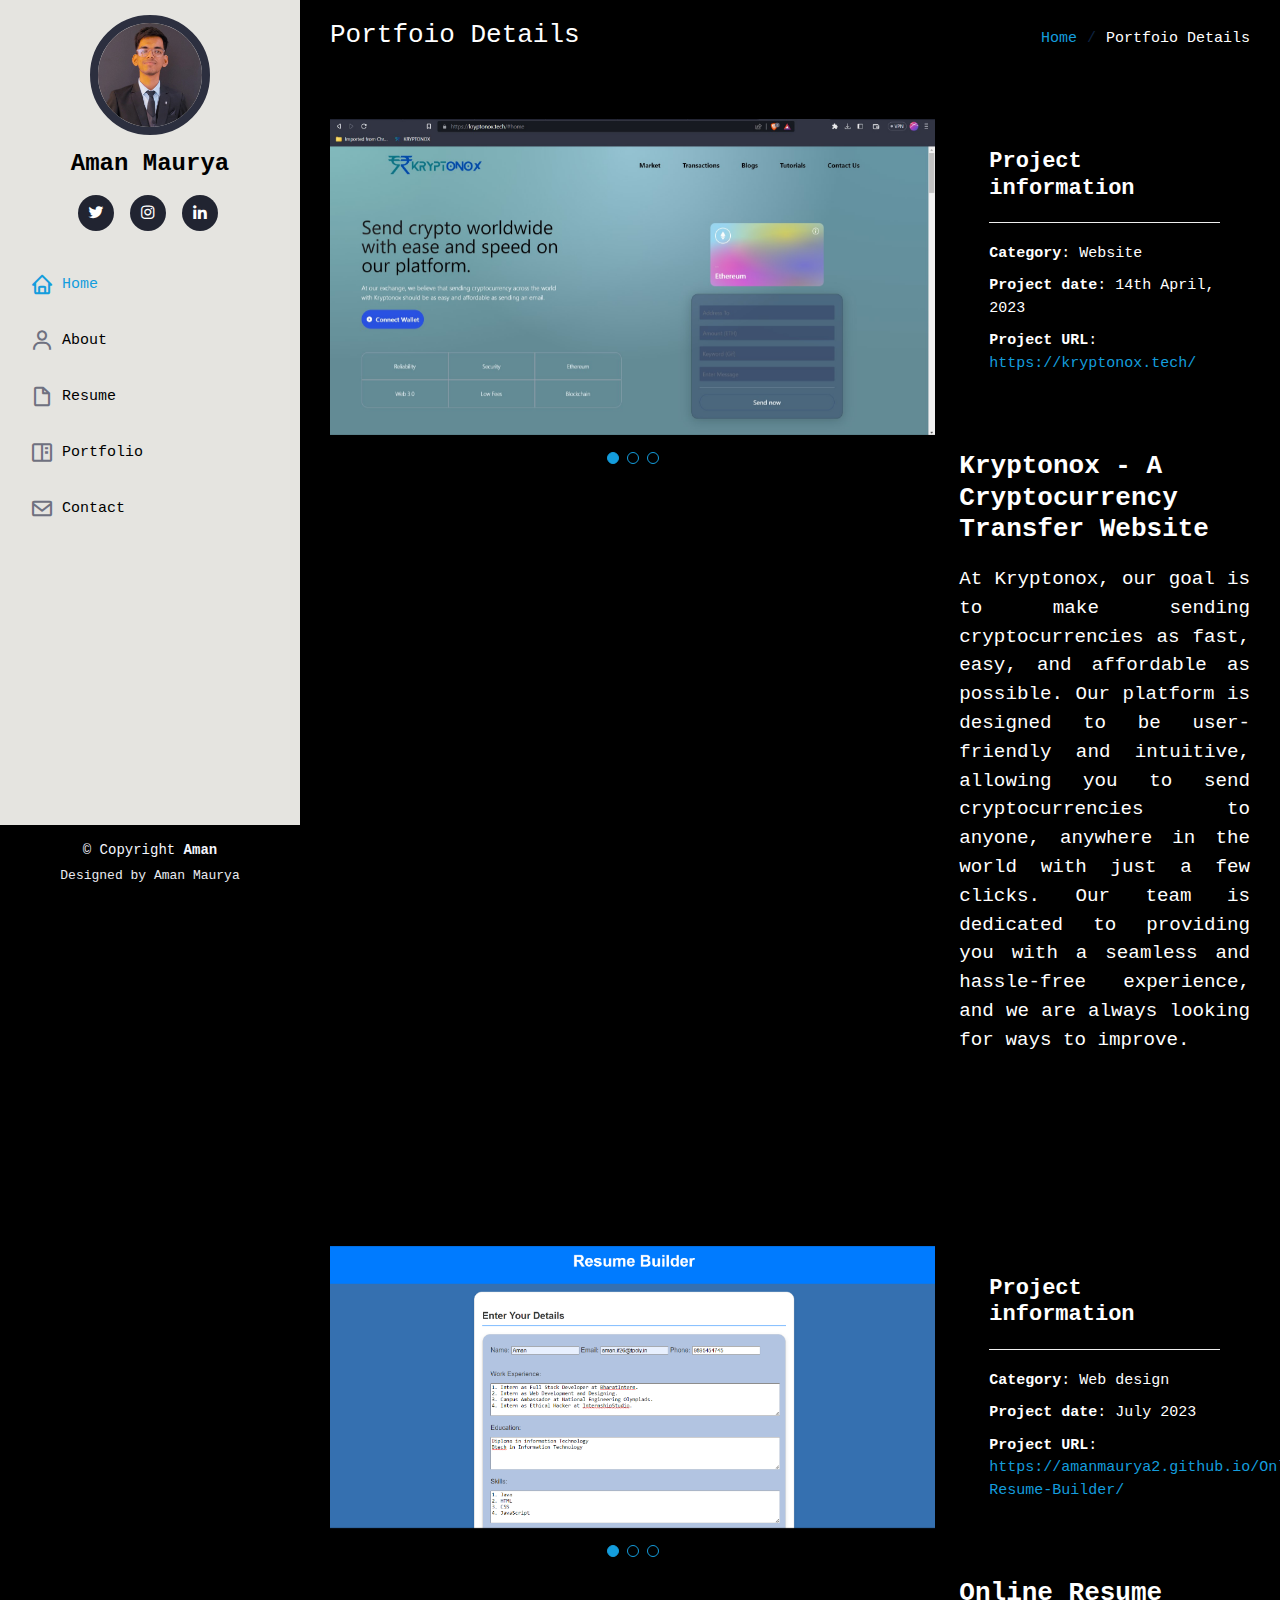
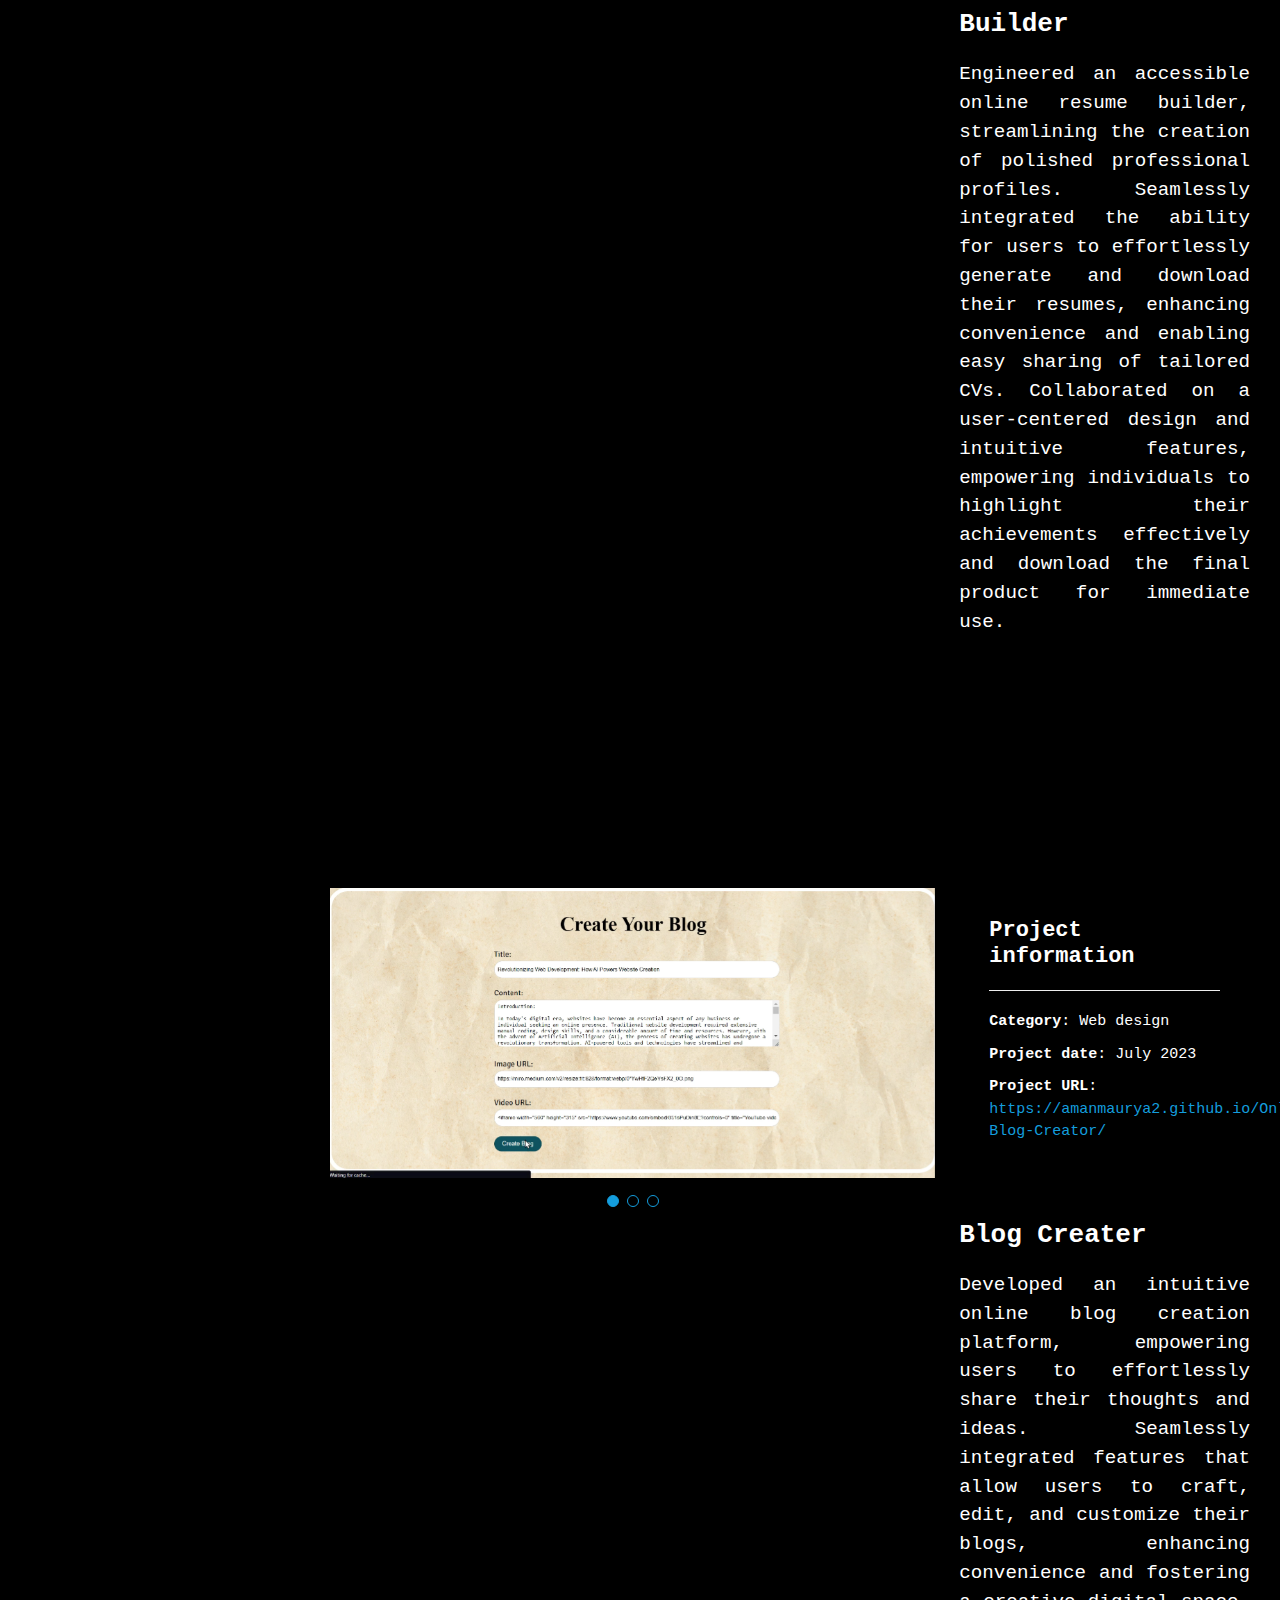
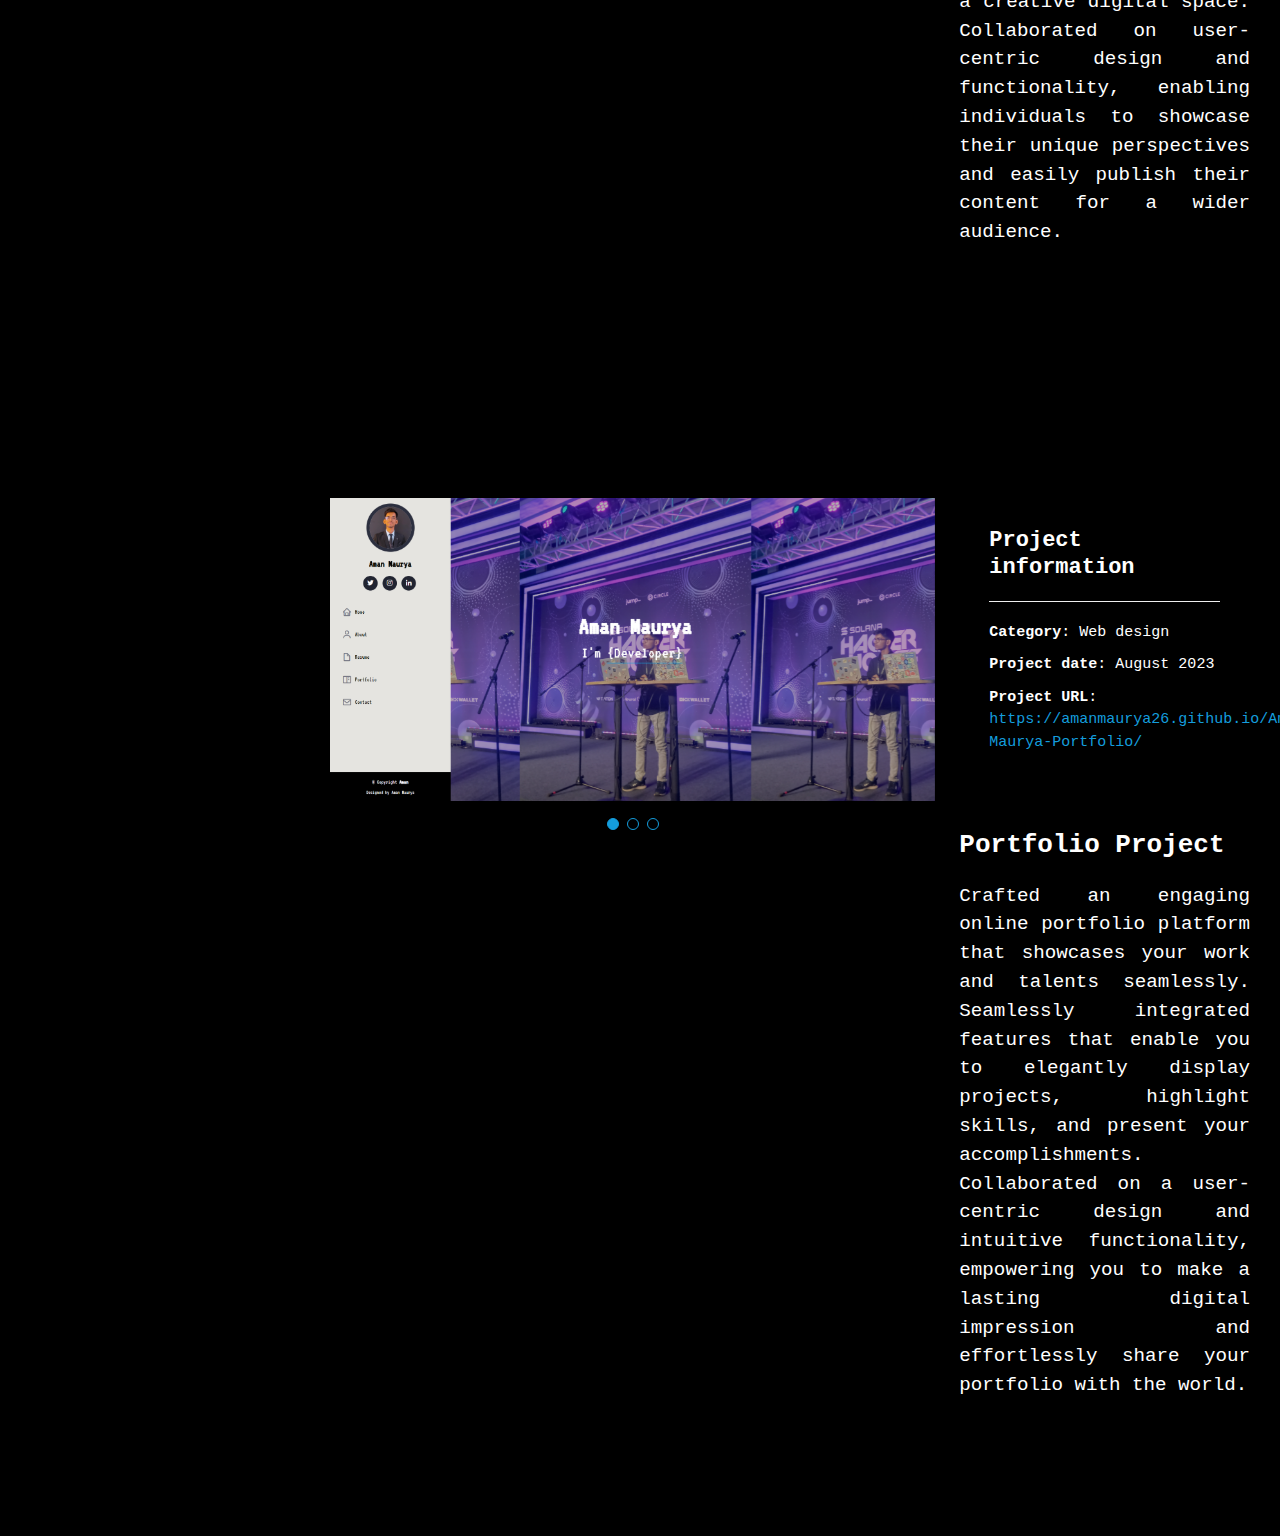
==== commit 480296fb: "Updated" ====
--- a/portfolio-details.html
+++ b/portfolio-details.html
@@ -175,7 +175,7 @@
               <ul>
                 <li><strong>Category</strong>: Web design</li>
                 <li><strong>Project date</strong>: July 2023</li>
-                <li><strong>Project URL</strong>: <a href="#">https://amanmaurya26.github.io/CodeClause-Task-2/</a></li>
+                <li><strong>Project URL</strong>: <a href="#">https://amanmaurya2.github.io/Online-Resume-Builder/</a></li>
               </ul>
             </div>
             <div class="portfolio-description">
@@ -224,7 +224,7 @@
               <ul>
                 <li><strong>Category</strong>: Web design</li>
                 <li><strong>Project date</strong>: July 2023</li>
-                <li><strong>Project URL</strong>: <a href="#">https://amanmaurya26.github.io/BharatIntern-Task1/</a></li>
+                <li><strong>Project URL</strong>: <a href="#">https://amanmaurya2.github.io/Online-Blog-Creator/</a></li>
               </ul>
             </div>
             <div class="portfolio-description">
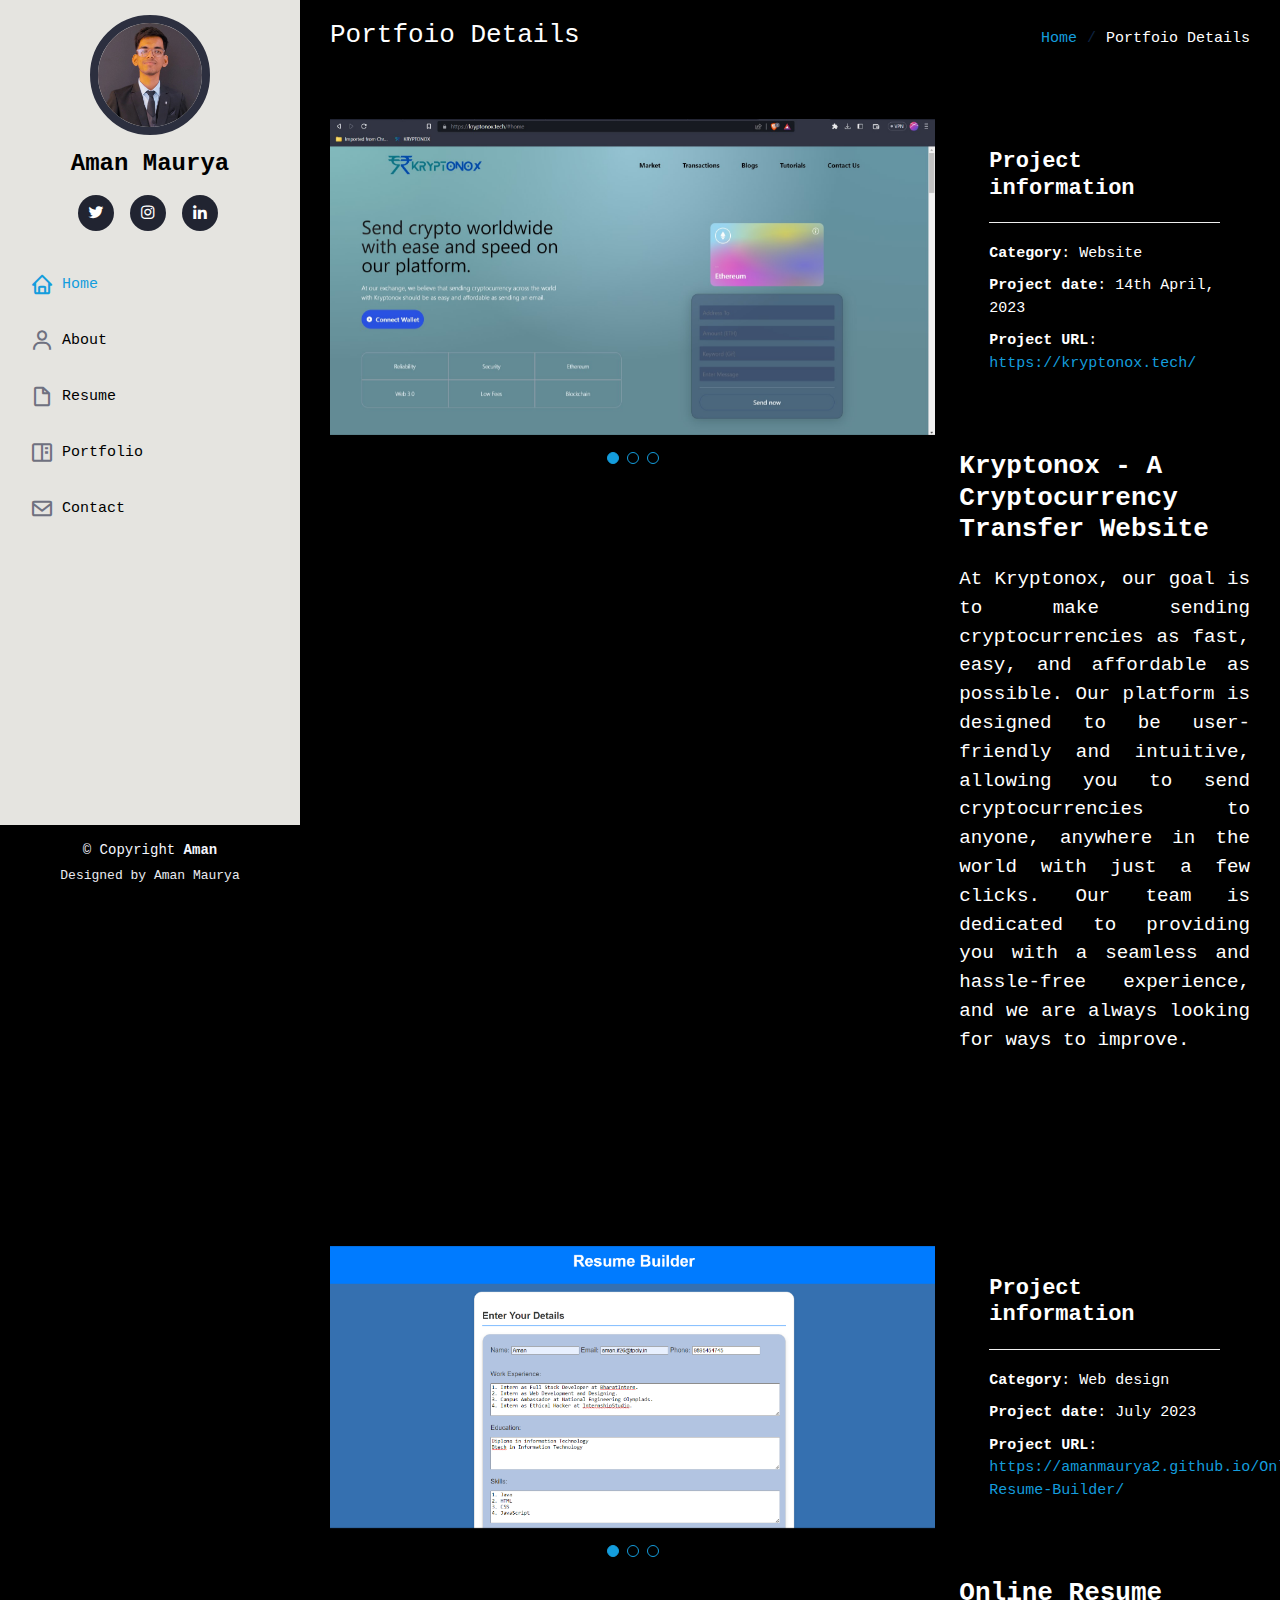
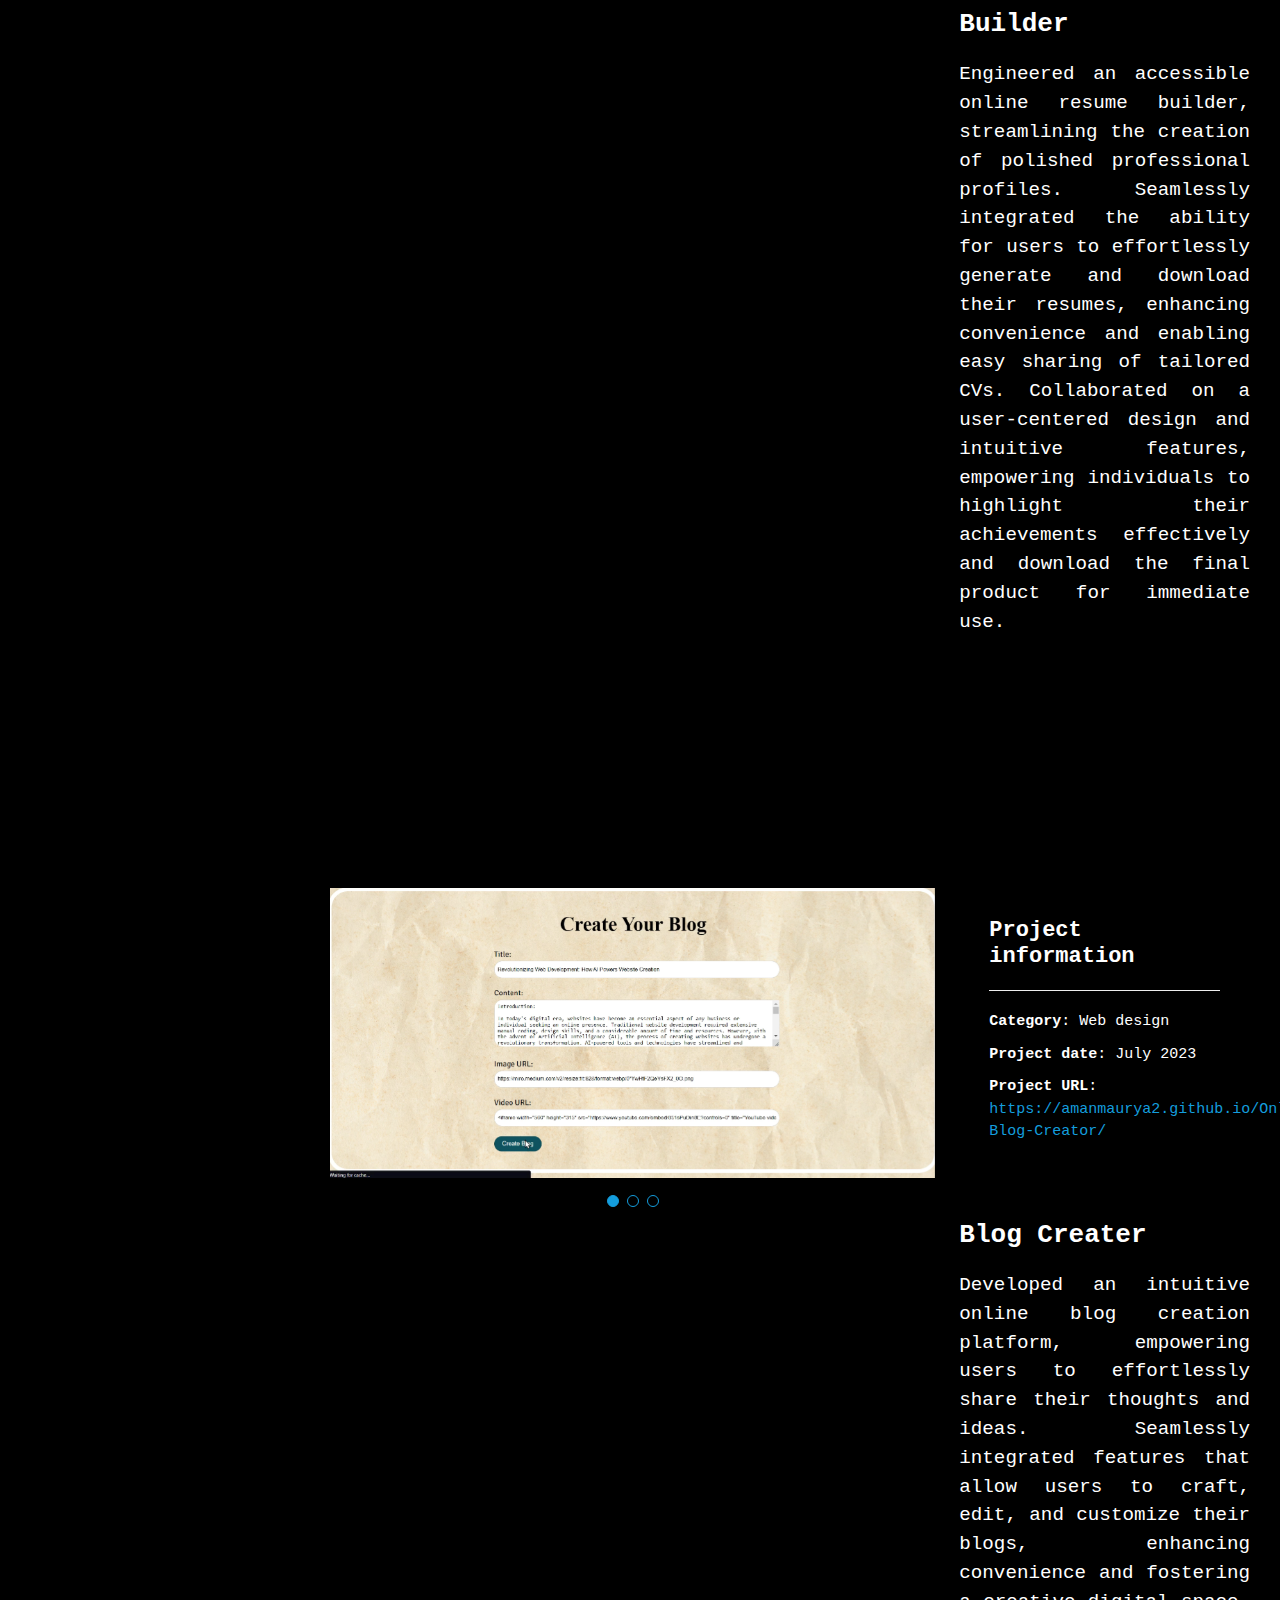
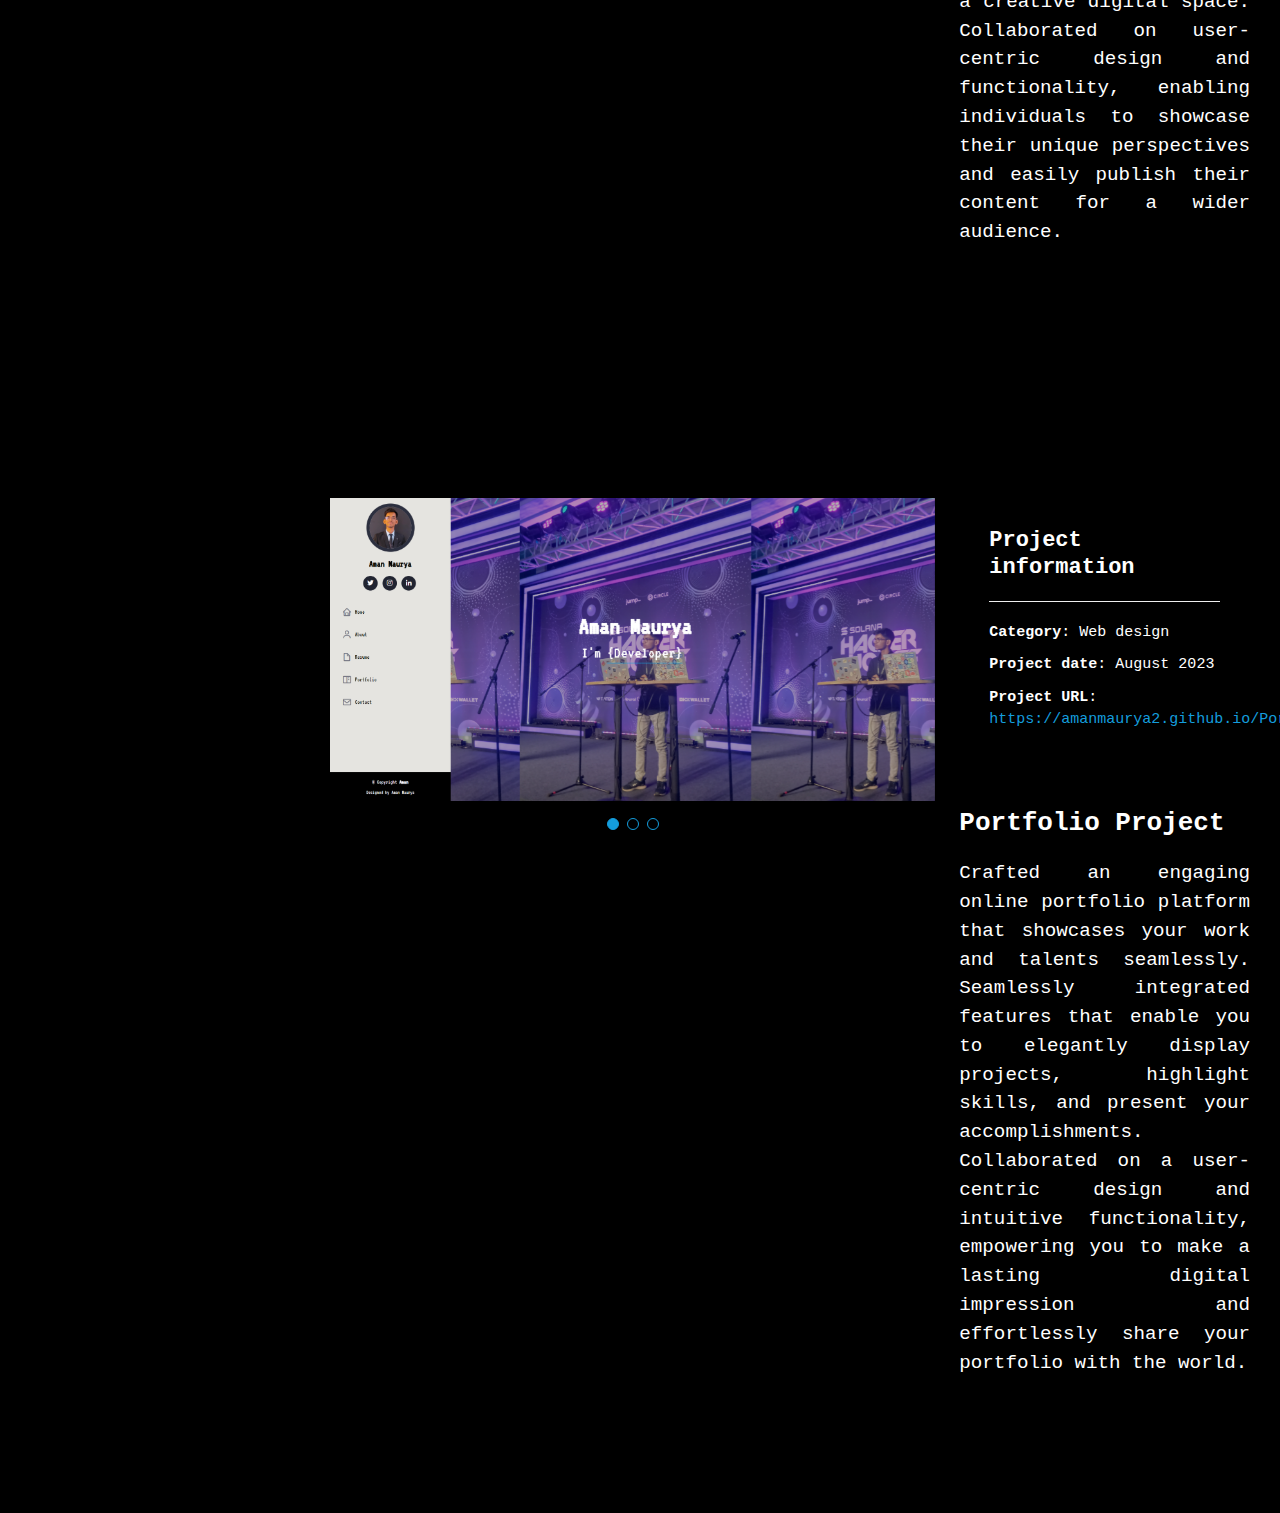
==== commit 9152628d: "Updated" ====
--- a/portfolio-details.html
+++ b/portfolio-details.html
@@ -273,7 +273,7 @@
               <ul>
                 <li><strong>Category</strong>: Web design</li>
                 <li><strong>Project date</strong>: August 2023</li>
-                <li><strong>Project URL</strong>: <a href="#">https://amanmaurya26.github.io/Aman-Maurya-Portfolio/</a></li>
+                <li><strong>Project URL</strong>: <a href="#">https://amanmaurya2.github.io/Portfolio/</a></li>
               </ul>
             </div>
             <div class="portfolio-description">
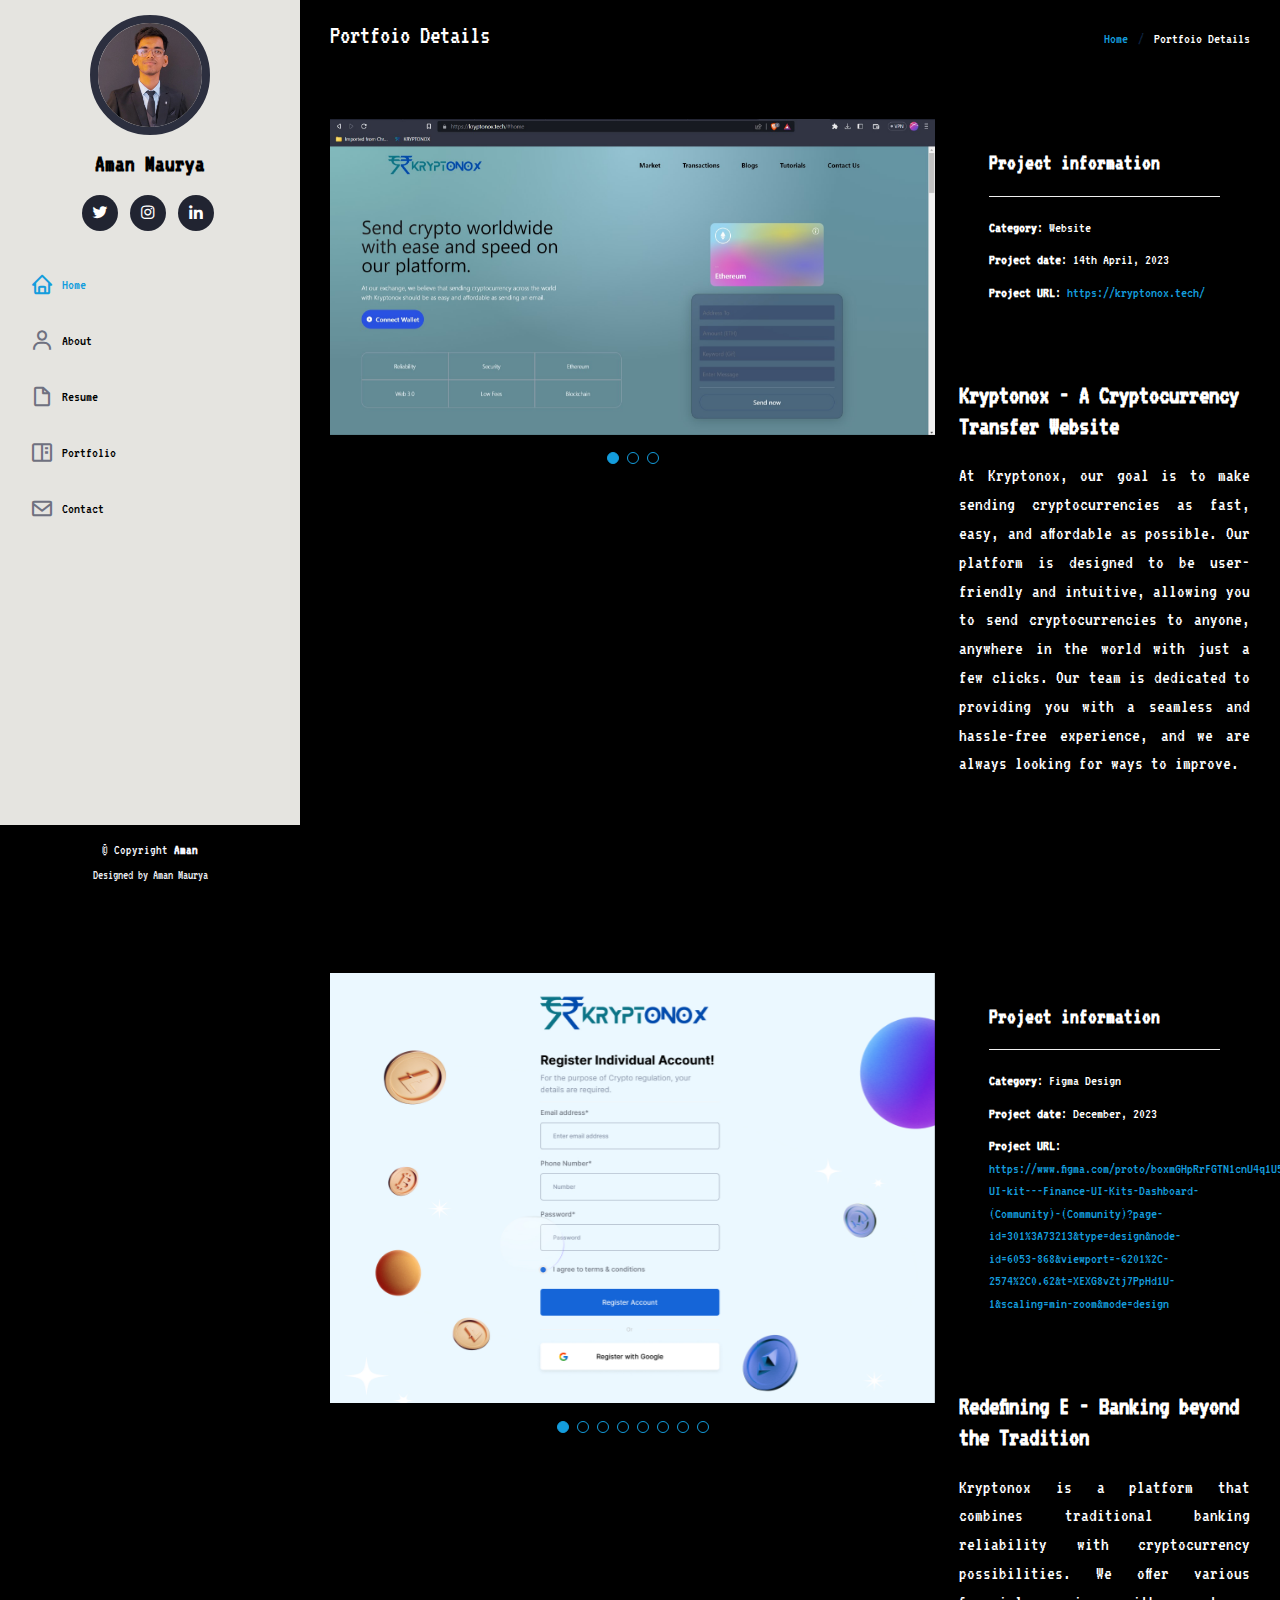
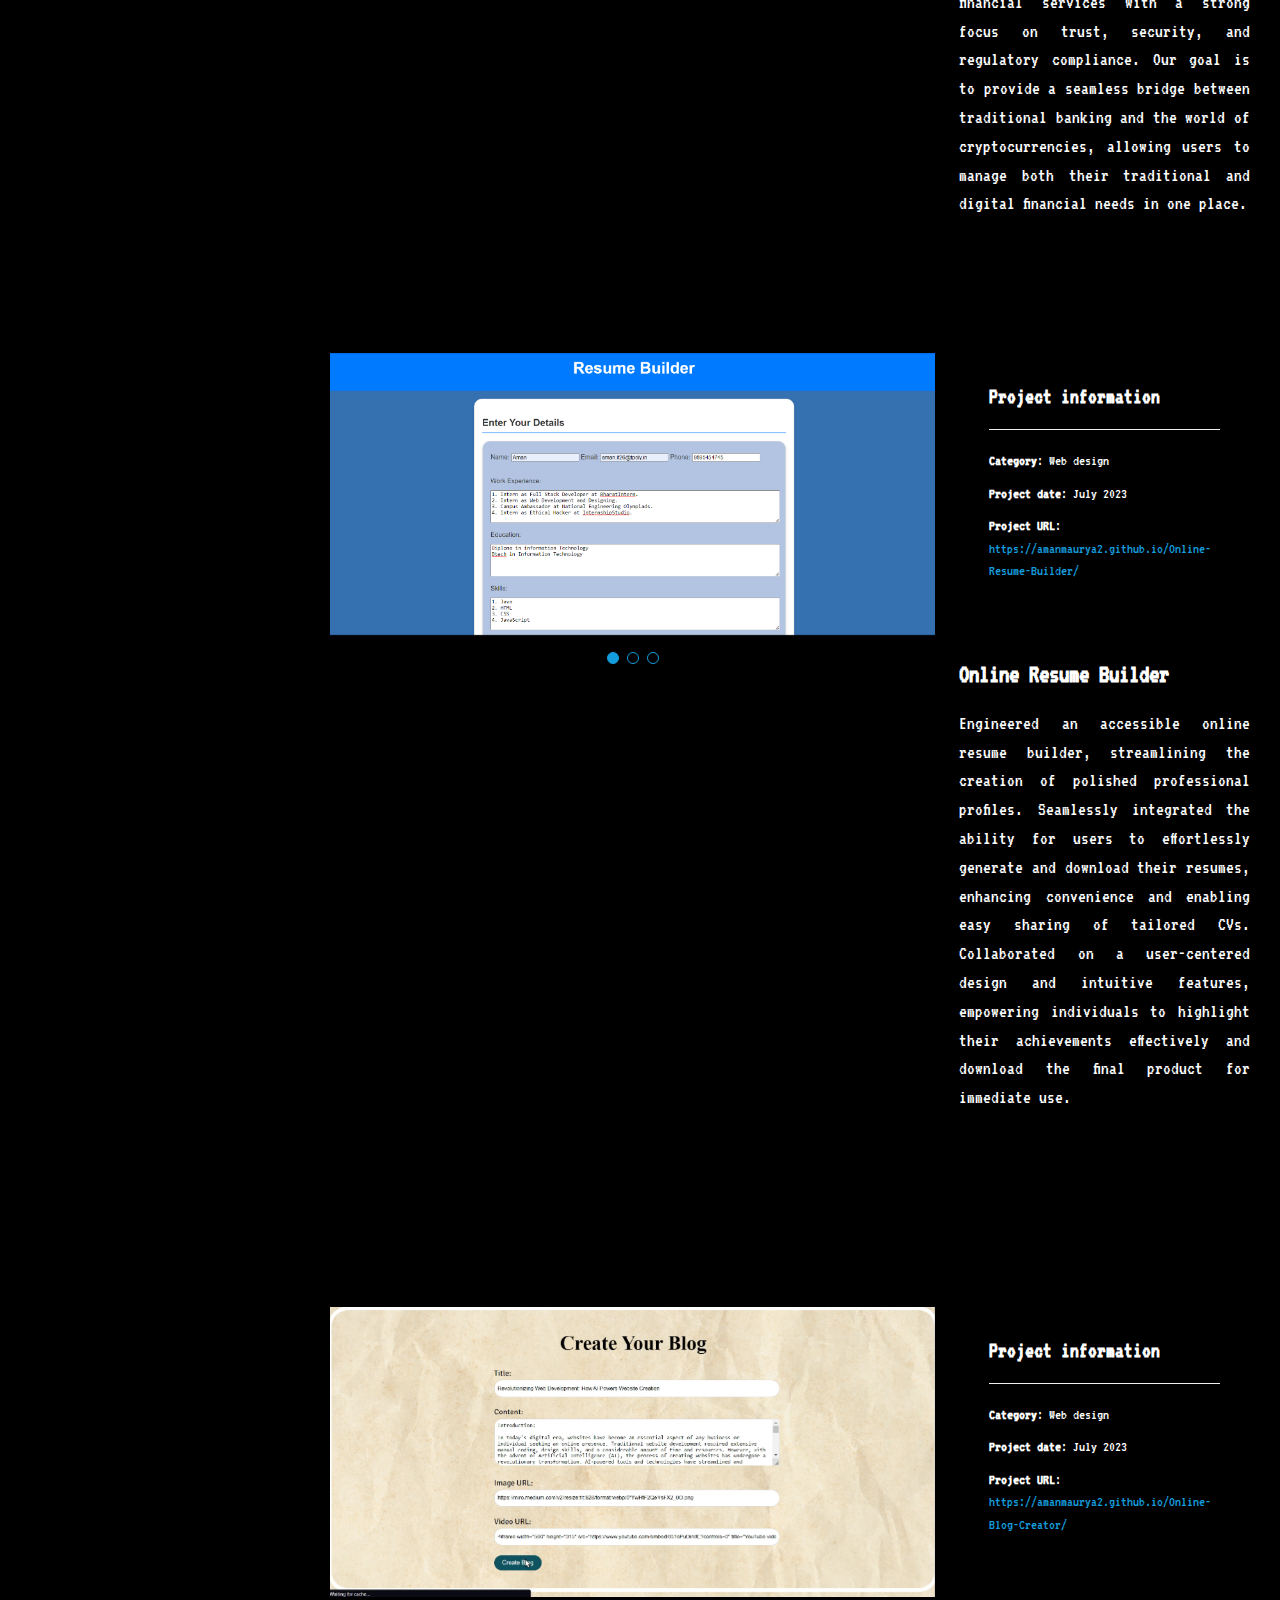
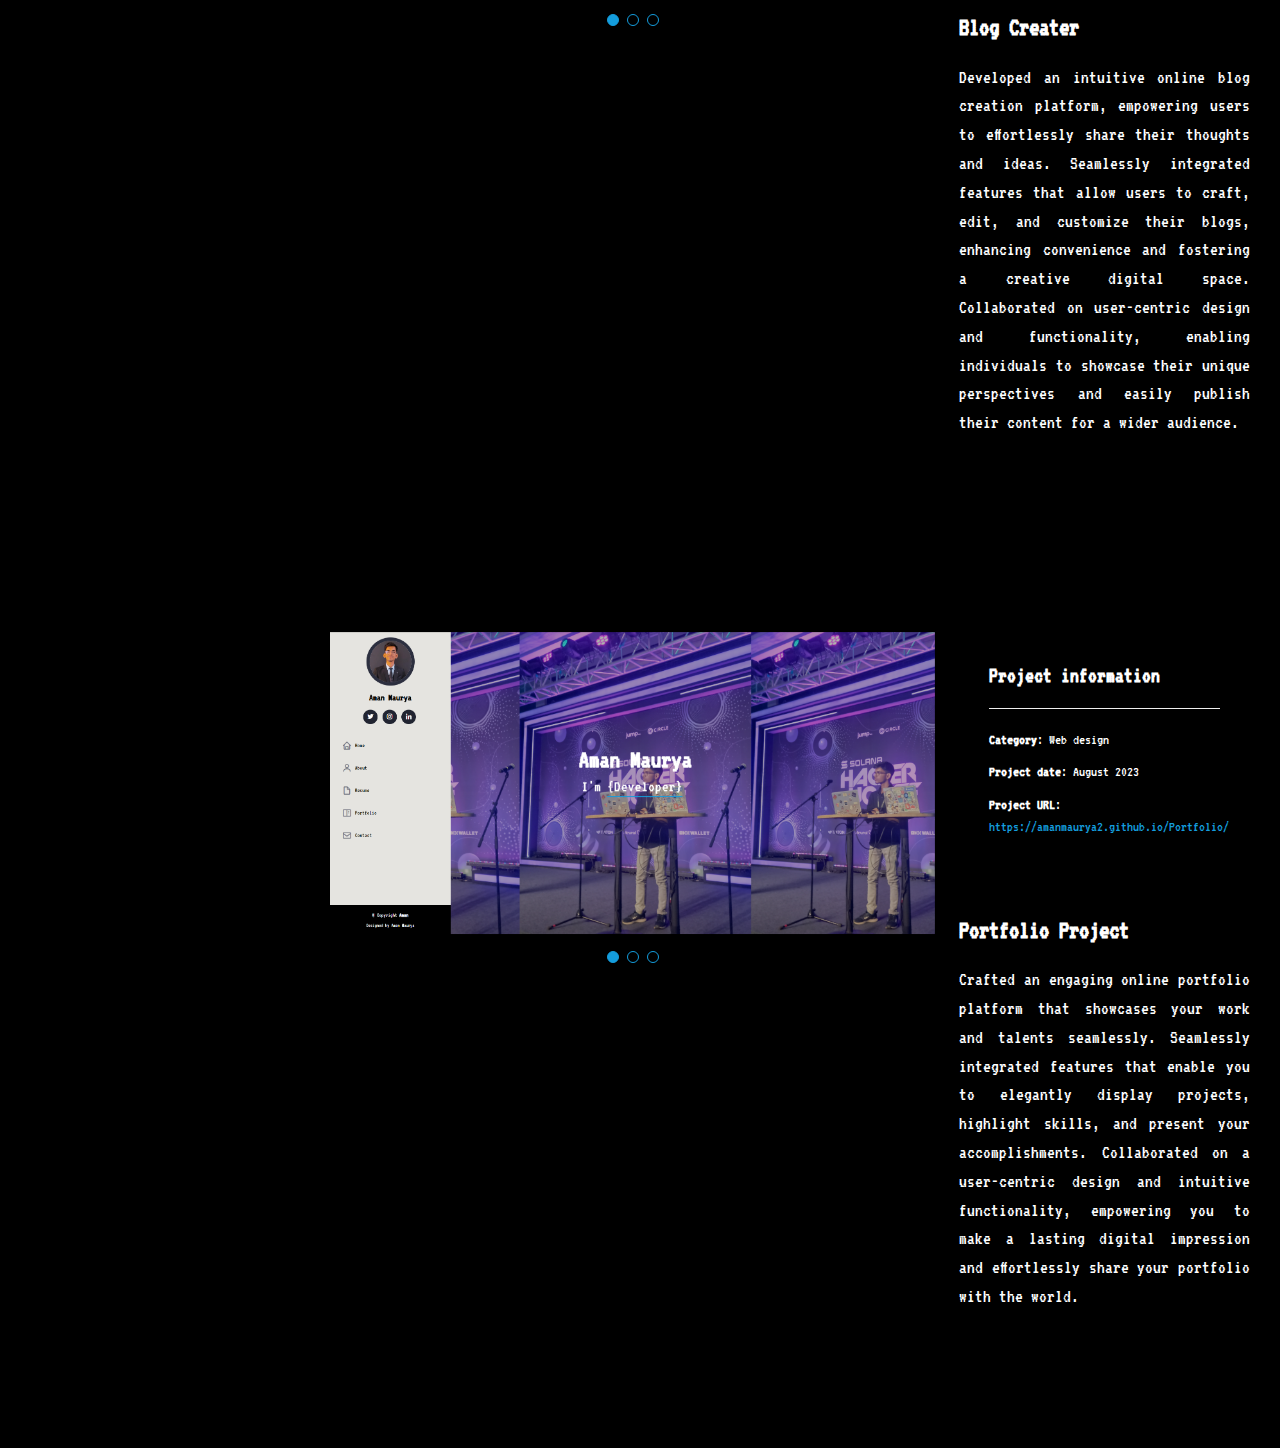
==== commit 119153bd: "Updated" ====
--- a/portfolio-details.html
+++ b/portfolio-details.html
@@ -14,6 +14,11 @@
   <link href="assets/img/favicon.png" rel="icon">
 
   <!-- Google Fonts -->
+  <link href="https://fonts.googleapis.com/css?family=Open+Sans:300,300i,400,400i,600,600i,700,700i|Raleway:300,300i,400,400i,500,500i,600,600i,700,700i|Poppins:300,300i,400,400i,500,500i,600,600i,700,700i" rel="stylesheet">
+  <link rel="preconnect" href="https://fonts.googleapis.com">
+<link rel="preconnect" href="https://fonts.gstatic.com" crossorigin>
+<link href="https://fonts.googleapis.com/css2?family=VT323&display=swap" rel="stylesheet">
+
   <link href="https://fonts.googleapis.com/css?family=Open+Sans:300,300i,400,400i,600,600i,700,700i|Raleway:300,300i,400,400i,500,500i,600,600i,700,700i|Poppins:300,300i,400,400i,500,500i,600,600i,700,700i" rel="stylesheet">
 
   <!-- Vendor CSS Files -->
@@ -126,7 +131,7 @@
               <ul>
                 <li><strong>Category</strong>: Website</li>
                 <li><strong>Project date</strong>: 14th April, 2023</li>
-                <li><strong>Project URL</strong>: <a href="#">https://kryptonox.tech/</a></li>
+                <li><strong>Project URL</strong>: <a href="https://kryptonox.tech/">https://kryptonox.tech/</a></li>
               </ul>
             </div>
             <div class="portfolio-description">
@@ -140,8 +145,78 @@
         </div>
 
       </div>
-
-      <br/><br/><br/><br/>
+      
+      <br/><br/>
+
+      <section id="design"></section>
+      <div class="container">
+
+        <div class="row gy-4">
+
+          <div class="col-lg-8">
+            <div class="portfolio-details-slider swiper">
+              <div class="swiper-wrapper align-items-center">
+
+                <div class="swiper-slide">
+                  <img src="assets\img\Sign Up.jpg" alt="">
+                </div>
+
+                <div class="swiper-slide">
+                  <img src="assets\img\DashBoard.jpg" alt="">
+                </div>
+
+                <div class="swiper-slide">
+                  <img src="assets\img\Buddies.jpg" alt="">
+                </div>
+
+                <div class="swiper-slide">
+                  <img src="assets\img\Send Money.jpg" alt="">
+                </div>
+
+                <div class="swiper-slide">
+                  <img src="assets\img\Transaction History.jpg" alt="">
+                </div>
+
+                <div class="swiper-slide">
+                  <img src="assets\img\FD.jpg" alt="">
+                </div>
+
+                <div class="swiper-slide">
+                  <img src="assets\img\Activity.jpg" alt="">
+                </div>
+
+                <div class="swiper-slide">
+                  <img src="assets\img\Contact Us.jpg" alt="">
+                </div>
+
+
+              </div>
+              <div class="swiper-pagination"></div>
+            </div>
+          </div>
+
+          <div class="col-lg-4">
+            <div class="portfolio-info">
+              <h3>Project information</h3>
+              <ul>
+                <li><strong>Category</strong>: Figma Design</li>
+                <li><strong>Project date</strong>: December, 2023</li>
+                <li><strong>Project URL</strong>: <a href="https://www.figma.com/proto/boxmGHpRrFGTN1cnU4q1U5/Figma-UI-kit---Finance-UI-Kits-Dashboard-(Community)-(Community)?page-id=301%3A73213&type=design&node-id=6053-868&viewport=-6201%2C-2574%2C0.62&t=XEXG8vZtj7PpHd1U-1&scaling=min-zoom&mode=design">https://www.figma.com/proto/boxmGHpRrFGTN1cnU4q1U5/Figma-UI-kit---Finance-UI-Kits-Dashboard-(Community)-(Community)?page-id=301%3A73213&type=design&node-id=6053-868&viewport=-6201%2C-2574%2C0.62&t=XEXG8vZtj7PpHd1U-1&scaling=min-zoom&mode=design</a></li>
+              </ul>
+            </div>
+            <div class="portfolio-description">
+              <h2>Redefining E - Banking beyond the Tradition</h2>
+              <p style="text-align: justify;">
+                Kryptonox is a platform that combines traditional banking reliability with cryptocurrency possibilities. We offer various financial services with a strong focus on trust, security, and regulatory compliance. Our goal is to provide a seamless bridge between traditional banking and the world of cryptocurrencies, allowing users to manage both their traditional and digital financial needs in one place.
+              </p>
+            </div>
+          </div>
+
+        </div>
+
+      </div>
+
+      <br/><br/>
      <section id="resume" style="background-color: black;">
       <div class="container" >
 
@@ -175,7 +250,7 @@
               <ul>
                 <li><strong>Category</strong>: Web design</li>
                 <li><strong>Project date</strong>: July 2023</li>
-                <li><strong>Project URL</strong>: <a href="#">https://amanmaurya2.github.io/Online-Resume-Builder/</a></li>
+                <li><strong>Project URL</strong>: <a href="https://amanmaurya2.github.io/Online-Resume-Builder/">https://amanmaurya2.github.io/Online-Resume-Builder/</a></li>
               </ul>
             </div>
             <div class="portfolio-description">
@@ -191,7 +266,7 @@
       </div>
     </section>
 
-      <br/><br/><br/><br/>
+      <br/><br/>
 <section id="blog" style="border-color: black;">
       <div class="container">
 
@@ -224,7 +299,7 @@
               <ul>
                 <li><strong>Category</strong>: Web design</li>
                 <li><strong>Project date</strong>: July 2023</li>
-                <li><strong>Project URL</strong>: <a href="#">https://amanmaurya2.github.io/Online-Blog-Creator/</a></li>
+                <li><strong>Project URL</strong>: <a href="https://amanmaurya2.github.io/Online-Blog-Creator/">https://amanmaurya2.github.io/Online-Blog-Creator/</a></li>
               </ul>
             </div>
             <div class="portfolio-description">
@@ -240,7 +315,7 @@
       </div>
     </section>
 
-      <br/><br/><br/><br/>
+      <br/><br/>
 <section id="portfolio" style="background-color: black;">
       <div class="container">
 
@@ -273,7 +348,7 @@
               <ul>
                 <li><strong>Category</strong>: Web design</li>
                 <li><strong>Project date</strong>: August 2023</li>
-                <li><strong>Project URL</strong>: <a href="#">https://amanmaurya2.github.io/Portfolio/</a></li>
+                <li><strong>Project URL</strong>: <a href="https://amanmaurya2.github.io/Portfolio/">https://amanmaurya2.github.io/Portfolio/</a></li>
               </ul>
             </div>
             <div class="portfolio-description">
